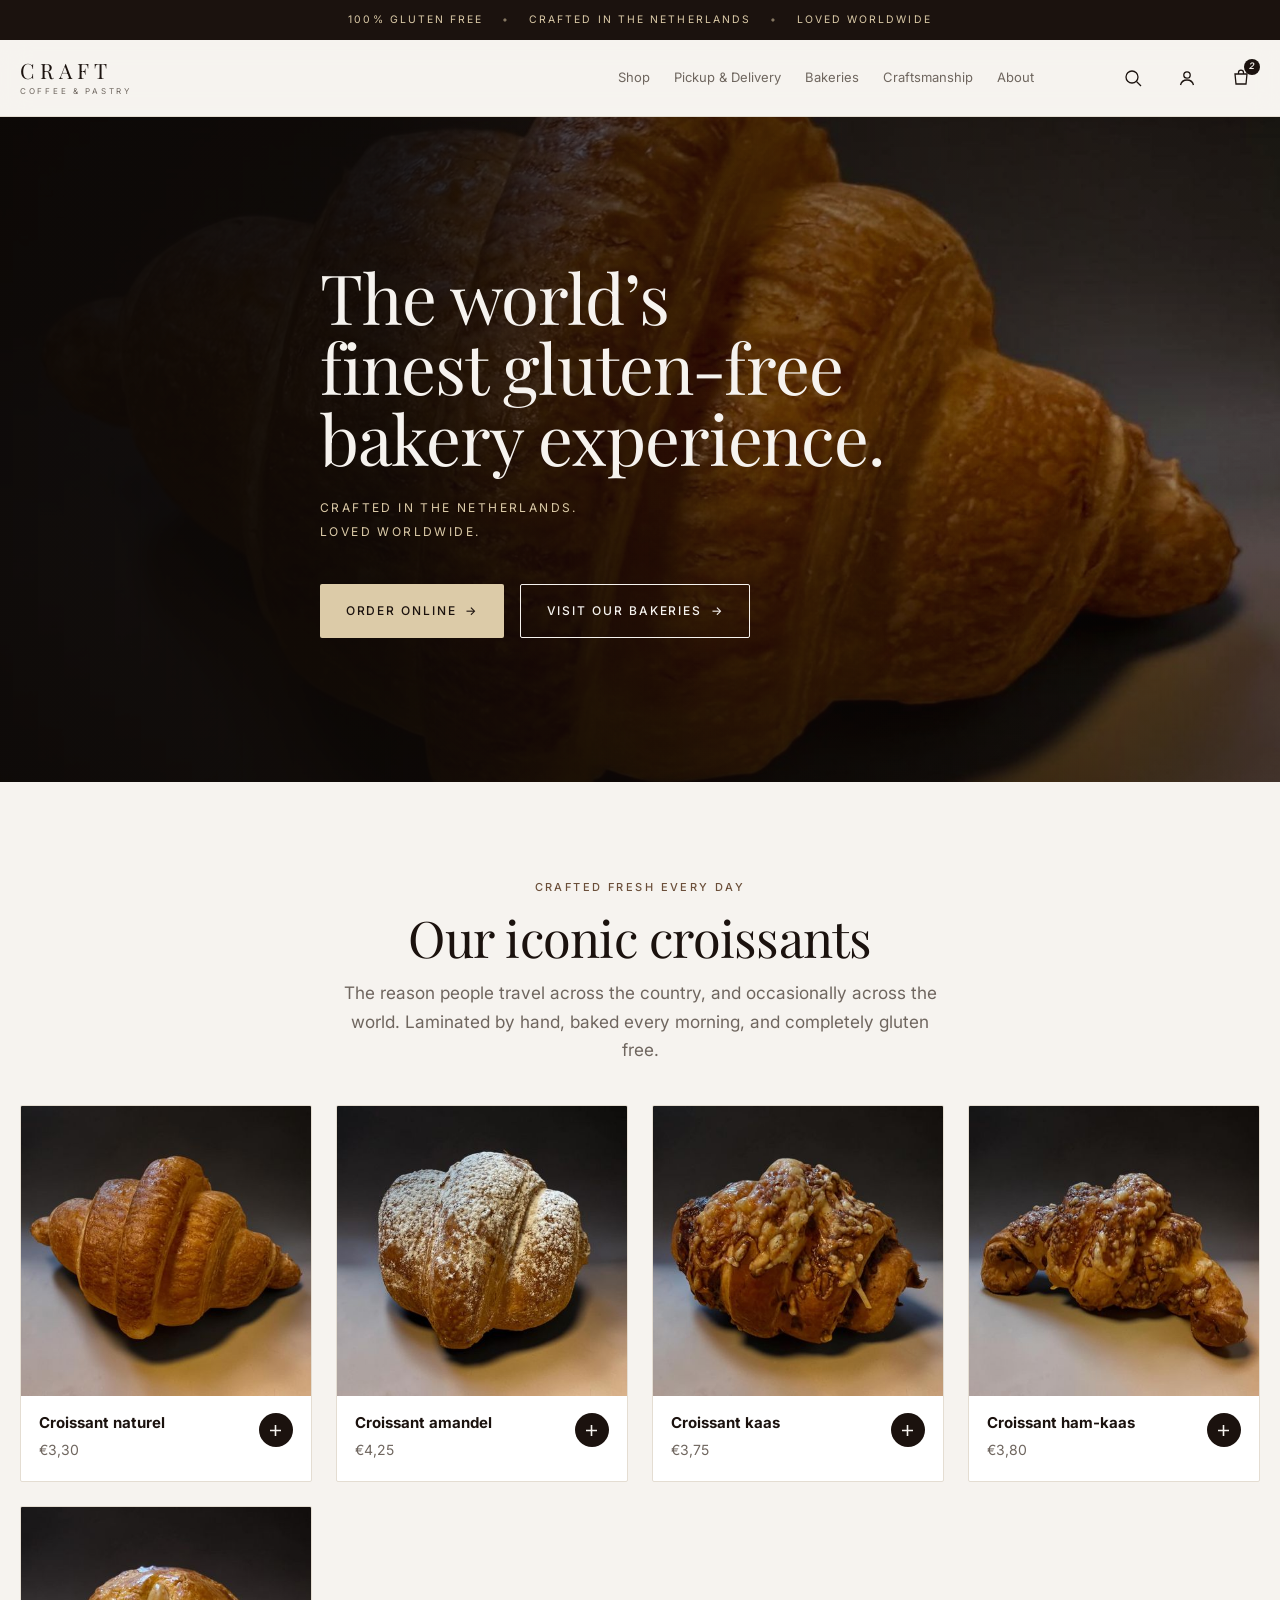
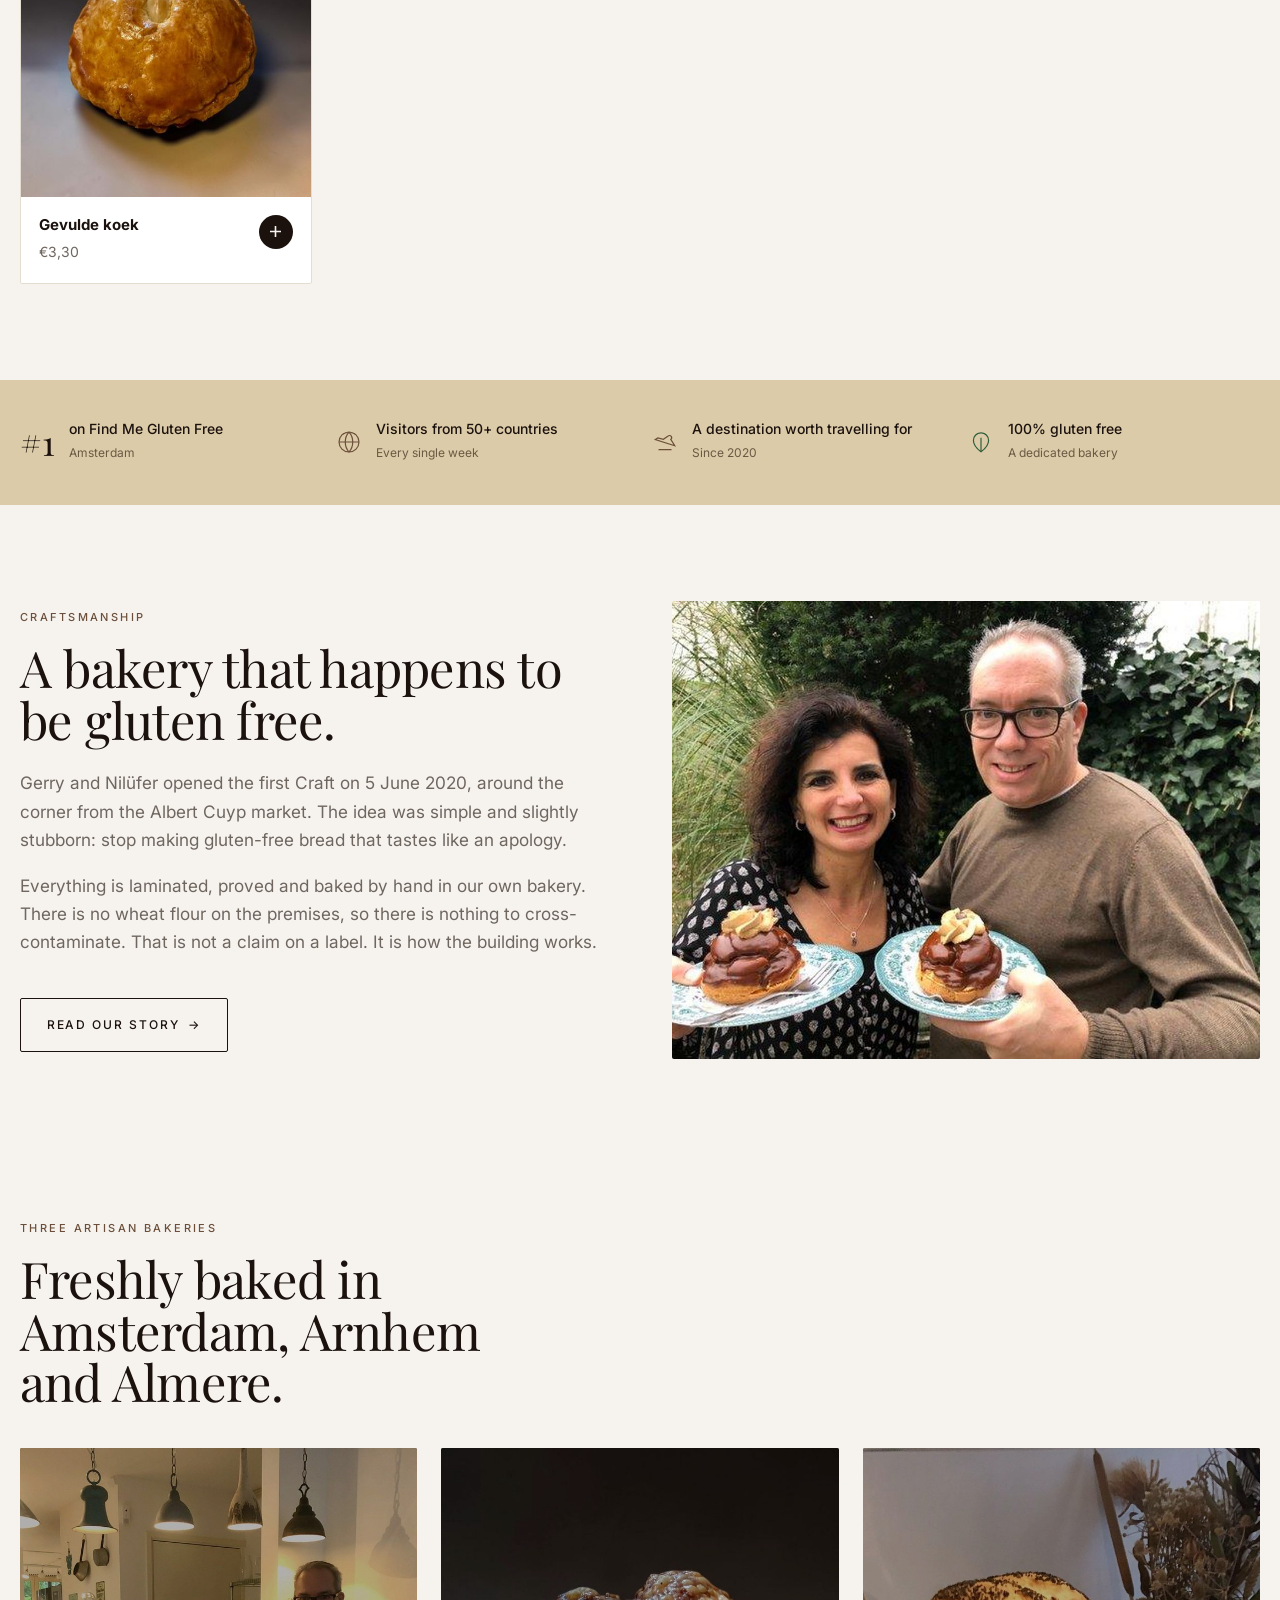
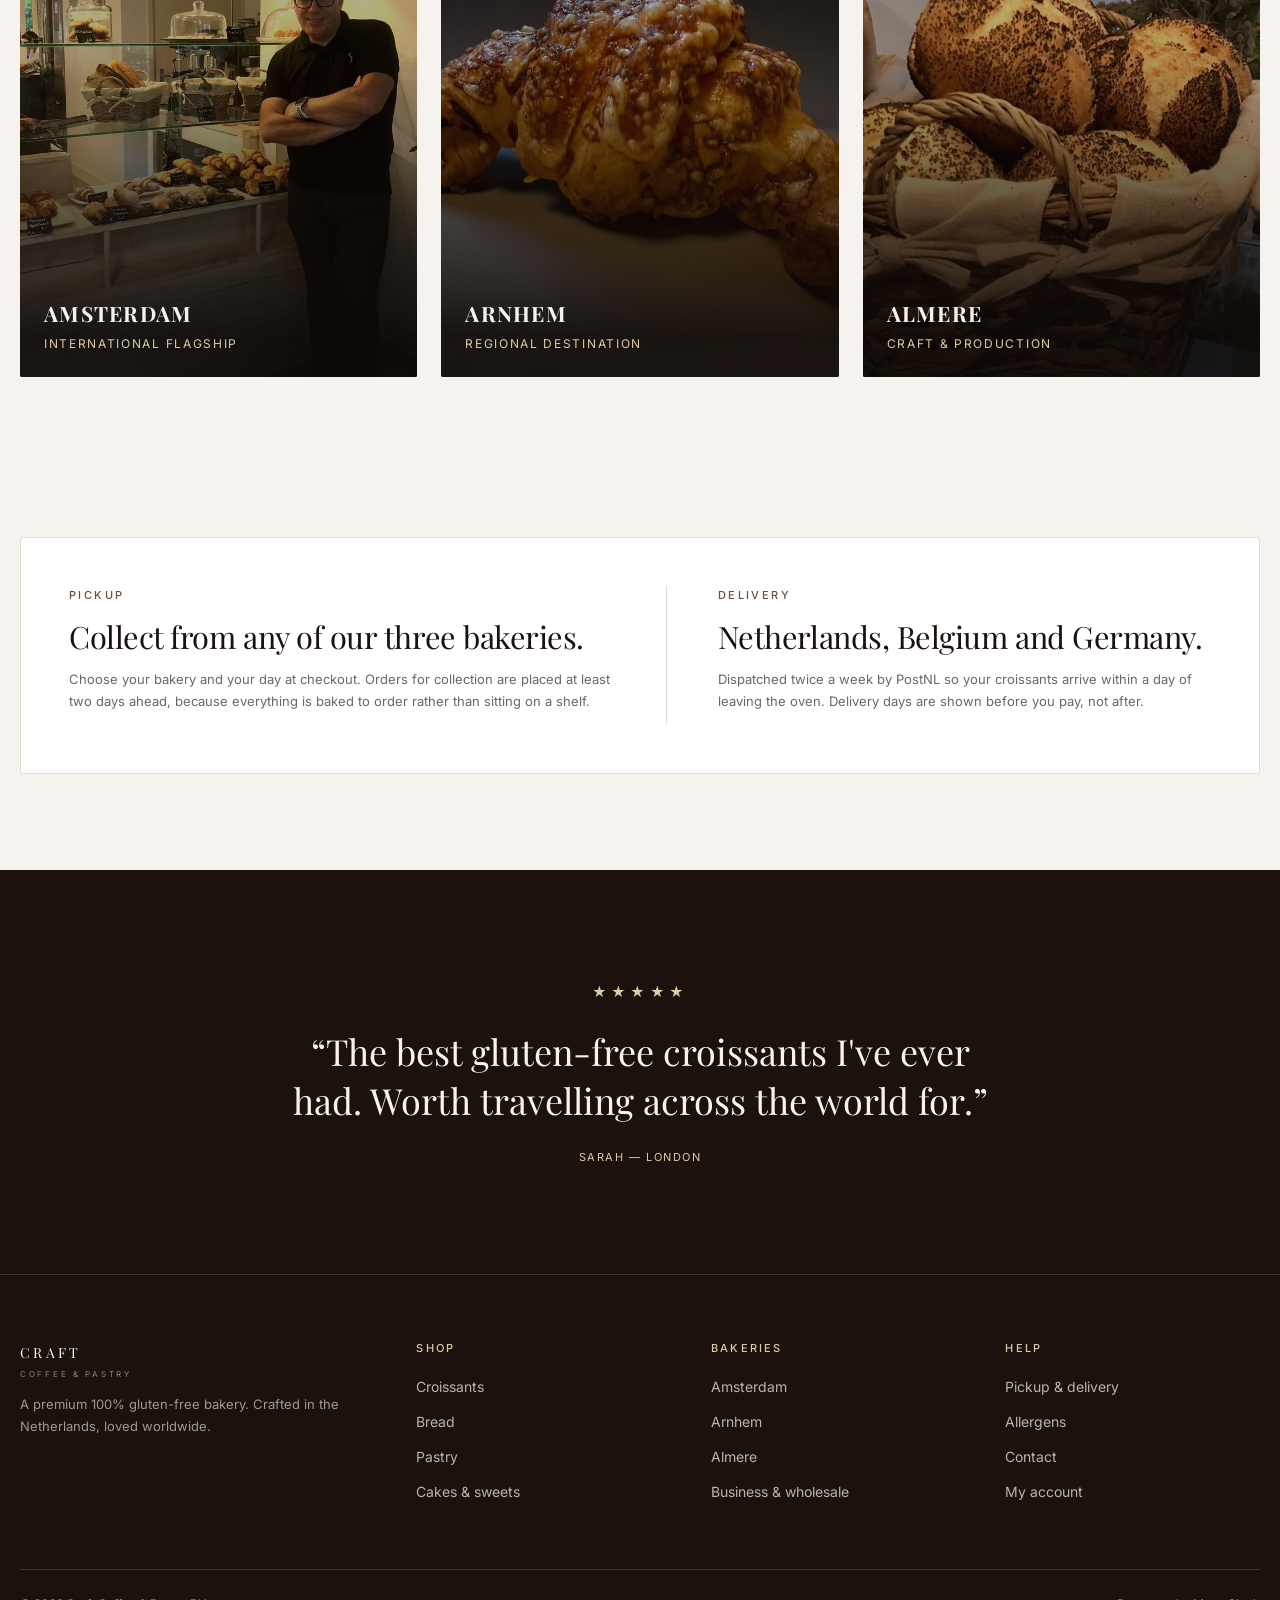
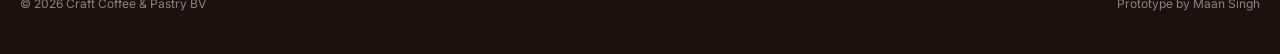
==== home.html @ bfdd9ec7 "Craft Coffee & Pastry: final round design prototype Homepage and product page, desktop and mobile, f" ====
<!doctype html>
<html lang="en">
<head>
<meta charset="utf-8">
<meta name="viewport" content="width=device-width,initial-scale=1">
<title>Craft Coffee &amp; Pastry | The world's finest gluten-free bakery experience</title>
<meta name="description" content="A premium 100% gluten-free bakery in Amsterdam, Almere and Arnhem. Croissants baked fresh every day. Order online for pickup or delivery.">
<link rel="preconnect" href="https://fonts.googleapis.com">
<link rel="preconnect" href="https://fonts.gstatic.com" crossorigin>
<link href="https://fonts.googleapis.com/css2?family=Playfair+Display:wght@400;500&family=Inter:wght@400;500;600&display=swap" rel="stylesheet">
<link rel="preload" as="image" href="img/hero.jpg" media="(min-width:761px)">
<link rel="preload" as="image" href="img/hero-sm.jpg" media="(max-width:760px)">
<link rel="stylesheet" href="craft.css">
</head>
<body>

<div class="announce">
  100% Gluten Free <span>&bull;</span> Crafted in the Netherlands <span class="hide-sm">&bull;</span><span class="hide-sm" style="opacity:1;margin:0"> Loved Worldwide</span>
</div>

<header class="header">
  <div class="shell header__in">
    <a class="logo" href="home.html">CRAFT<small>COFFEE &amp; PASTRY</small></a>
    <nav class="nav">
      <a href="product.html">Shop</a>
      <a href="#delivery">Pickup &amp; Delivery</a>
      <a href="#bakeries">Bakeries</a>
      <a href="#craft">Craftsmanship</a>
      <a href="#craft">About</a>
    </nav>
    <button class="burger" aria-label="Menu">
      <svg width="20" height="14" viewBox="0 0 20 14" fill="none" stroke="currentColor" stroke-width="1.4"><path d="M0 1h20M0 7h20M0 13h20"/></svg>
    </button>
    <div class="tools">
      <a class="tool" href="#" aria-label="Search"><svg width="18" height="18" viewBox="0 0 18 18" fill="none" stroke="currentColor" stroke-width="1.3"><circle cx="8" cy="8" r="6"/><path d="M12.5 12.5 17 17"/></svg></a>
      <a class="tool" href="#" aria-label="Account"><svg width="18" height="18" viewBox="0 0 18 18" fill="none" stroke="currentColor" stroke-width="1.3"><circle cx="9" cy="6" r="3.2"/><path d="M2.5 16c.9-3.4 3.4-5 6.5-5s5.6 1.6 6.5 5"/></svg></a>
      <a class="tool" href="#" aria-label="Cart, 2 items"><svg width="18" height="18" viewBox="0 0 18 18" fill="none" stroke="currentColor" stroke-width="1.3"><path d="M3 5h12l-1 10H4L3 5Z"/><path d="M6.5 5V3.6a2.5 2.5 0 0 1 5 0V5"/></svg><i class="cart-dot">2</i></a>
    </div>
  </div>
</header>

<!-- ===================== HERO ===================== -->
<section class="hero">
  <div class="hero__media">
    <picture>
      <source media="(max-width:760px)" srcset="img/hero-sm.jpg">
      <img src="img/hero.jpg" alt="A freshly baked Craft croissant, golden and layered" width="1800" height="1100" fetchpriority="high" decoding="async">
    </picture>
  </div>
  <div class="hero__scrim"></div>
  <div class="shell hero__in">
    <h1 class="display d1">The world&rsquo;s<br>finest gluten&#8209;free<br>bakery experience.</h1>
    <p class="hero__sub">Crafted in the Netherlands.<br>Loved worldwide.</p>
    <div class="hero__cta">
      <a class="btn btn--sand" href="product.html">Order online <span class="arw">&rarr;</span></a>
      <a class="btn btn--ghost" href="#bakeries" style="color:var(--paper)">Visit our bakeries <span class="arw">&rarr;</span></a>
    </div>
  </div>
</section>

<!-- ===================== ICONIC CROISSANTS ===================== -->
<section class="section shell" id="shop">
  <div class="center rv" style="margin-bottom:var(--s4)">
    <p class="eyebrow">Crafted fresh every day</p>
    <h2 class="display d2">Our iconic croissants</h2>
    <p class="lede" style="margin-top:var(--s2)">The reason people travel across the country, and occasionally across the world. Laminated by hand, baked every morning, and completely gluten free.</p>
  </div>

  <div class="rail">
    <a class="card rv" href="product.html">
      <div class="card__media"><img src="img/croissant-naturel-sm.jpg" alt="Croissant naturel" width="440" height="440" loading="lazy" decoding="async"></div>
      <div class="card__body">
        <div><h3 class="card__name">Croissant naturel</h3><p class="card__price">&euro;3,30</p></div>
        <span class="card__add" aria-hidden="true"><svg width="13" height="13" viewBox="0 0 13 13" fill="none" stroke="currentColor" stroke-width="1.6"><path d="M6.5 1v11M1 6.5h11"/></svg></span>
      </div>
    </a>
    <a class="card rv" href="product.html">
      <div class="card__media"><img src="img/croissant-suiker-sm.jpg" alt="Almond croissant" width="440" height="440" loading="lazy" decoding="async"></div>
      <div class="card__body">
        <div><h3 class="card__name">Croissant amandel</h3><p class="card__price">&euro;4,25</p></div>
        <span class="card__add" aria-hidden="true"><svg width="13" height="13" viewBox="0 0 13 13" fill="none" stroke="currentColor" stroke-width="1.6"><path d="M6.5 1v11M1 6.5h11"/></svg></span>
      </div>
    </a>
    <a class="card rv" href="product.html">
      <div class="card__media"><img src="img/croissant-kaas-sm.jpg" alt="Cheese croissant" width="440" height="440" loading="lazy" decoding="async"></div>
      <div class="card__body">
        <div><h3 class="card__name">Croissant kaas</h3><p class="card__price">&euro;3,75</p></div>
        <span class="card__add" aria-hidden="true"><svg width="13" height="13" viewBox="0 0 13 13" fill="none" stroke="currentColor" stroke-width="1.6"><path d="M6.5 1v11M1 6.5h11"/></svg></span>
      </div>
    </a>
    <a class="card rv" href="product.html">
      <div class="card__media"><img src="img/croissant-amandel-sm.jpg" alt="Croissant ham-kaas" width="440" height="440" loading="lazy" decoding="async"></div>
      <div class="card__body">
        <div><h3 class="card__name">Croissant ham-kaas</h3><p class="card__price">&euro;3,80</p></div>
        <span class="card__add" aria-hidden="true"><svg width="13" height="13" viewBox="0 0 13 13" fill="none" stroke="currentColor" stroke-width="1.6"><path d="M6.5 1v11M1 6.5h11"/></svg></span>
      </div>
    </a>
    <a class="card rv" href="product.html">
      <div class="card__media"><img src="img/gevulde-koek-sm.jpg" alt="Gevulde koek" width="440" height="440" loading="lazy" decoding="async"></div>
      <div class="card__body">
        <div><h3 class="card__name">Gevulde koek</h3><p class="card__price">&euro;3,30</p></div>
        <span class="card__add" aria-hidden="true"><svg width="13" height="13" viewBox="0 0 13 13" fill="none" stroke="currentColor" stroke-width="1.6"><path d="M6.5 1v11M1 6.5h11"/></svg></span>
      </div>
    </a>
  </div>
</section>

<!-- ===================== TRUST ===================== -->
<section class="trust">
  <div class="shell trust__in">
    <div class="trust__item"><span class="trust__num">#1</span><div><strong>on Find Me Gluten Free</strong><span>Amsterdam</span></div></div>
    <div class="trust__item">
      <svg width="26" height="26" viewBox="0 0 24 24" fill="none" stroke="#6B4F3A" stroke-width="1.1"><circle cx="12" cy="12" r="9.2"/><path d="M2.8 12h18.4M12 2.8c4.6 5 4.6 13.4 0 18.4-4.6-5-4.6-13.4 0-18.4"/></svg>
      <div><strong>Visitors from 50+ countries</strong><span>Every single week</span></div>
    </div>
    <div class="trust__item">
      <svg width="26" height="26" viewBox="0 0 24 24" fill="none" stroke="#6B4F3A" stroke-width="1.1"><path d="M21 15.5 3 9.8l2.4-1.6 5.1 1.3 4.4-3.1a2 2 0 0 1 2.4 3.2L21 15.5ZM6 19h12"/></svg>
      <div><strong>A destination worth travelling for</strong><span>Since 2020</span></div>
    </div>
    <div class="trust__item">
      <svg width="26" height="26" viewBox="0 0 24 24" fill="none" stroke="#2E5D3A" stroke-width="1.1"><path d="M12 21c-4-3-7-6.5-7-10.5A7 7 0 0 1 19 10.5C19 14.5 16 18 12 21Z"/><path d="M12 21V8"/></svg>
      <div><strong>100% gluten free</strong><span>A dedicated bakery</span></div>
    </div>
  </div>
</section>

<!-- ===================== CRAFTSMANSHIP ===================== -->
<section class="section" id="craft">
  <div class="shell" class="grid-2" style="display:grid;grid-template-columns:1fr 1fr;gap:clamp(2rem,5vw,4.5rem);align-items:center">
    <div class="rv">
      <p class="eyebrow">Craftsmanship</p>
      <h2 class="display d2">A bakery that happens to be gluten free.</h2>
      <p class="lede" style="margin-top:var(--s3)">Gerry and Nil&uuml;fer opened the first Craft on 5 June 2020, around the corner from the Albert Cuyp market. The idea was simple and slightly stubborn: stop making gluten-free bread that tastes like an apology.</p>
      <p class="lede" style="margin-top:var(--s2)">Everything is laminated, proved and baked by hand in our own bakery. There is no wheat flour on the premises, so there is nothing to cross-contaminate. That is not a claim on a label. It is how the building works.</p>
      <a class="btn btn--ghost" href="#" style="margin-top:var(--s3)">Read our story <span class="arw">&rarr;</span></a>
    </div>
    <div class="rv">
      <img src="img/founders.jpg" alt="Gerry and Nil&uuml;fer, founders of Craft Coffee &amp; Pastry" width="1000" height="750" loading="lazy" decoding="async" style="border-radius:var(--radius)">
    </div>
  </div>
</section>

<!-- ===================== BAKERIES ===================== -->
<section class="section section--tight shell" id="bakeries">
  <div class="rv" style="margin-bottom:var(--s4);max-width:34rem">
    <p class="eyebrow">Three artisan bakeries</p>
    <h2 class="display d2">Freshly baked in Amsterdam, Arnhem and Almere.</h2>
  </div>
  <div class="bakeries">
    <a class="bakery rv" href="#">
      <img src="img/bakery-amsterdam.jpg" alt="Inside the Craft bakery in Amsterdam" width="720" height="960" loading="lazy" decoding="async">
      <div class="bakery__grad"></div>
      <div class="bakery__txt"><h3>AMSTERDAM</h3><p>International flagship</p></div>
    </a>
    <a class="bakery rv" href="#">
      <img src="img/bakery-arnhem.jpg" alt="Craft pastry, Arnhem" width="720" height="960" loading="lazy" decoding="async">
      <div class="bakery__grad"></div>
      <div class="bakery__txt"><h3>ARNHEM</h3><p>Regional destination</p></div>
    </a>
    <a class="bakery rv" href="#">
      <img src="img/bakery-almere.jpg" alt="Craft bread, Almere" width="720" height="960" loading="lazy" decoding="async">
      <div class="bakery__grad"></div>
      <div class="bakery__txt"><h3>ALMERE</h3><p>Craft &amp; production</p></div>
    </a>
  </div>
</section>

<!-- ===================== PICKUP & DELIVERY ===================== -->
<section class="section shell" id="delivery">
  <div class="rv grid-2" style="border:1px solid var(--hair);border-radius:var(--radius);background:var(--white);padding:clamp(1.75rem,4vw,3rem);display:grid;grid-template-columns:1fr 1fr;gap:clamp(1.5rem,4vw,3.5rem)" class="grid-2">
    <div>
      <p class="eyebrow">Pickup</p>
      <h3 class="display d3">Collect from any of our three bakeries.</h3>
      <p class="small" style="margin-top:var(--s2);line-height:1.7">Choose your bakery and your day at checkout. Orders for collection are placed at least two days ahead, because everything is baked to order rather than sitting on a shelf.</p>
    </div>
    <div class="divider" style="border-left:1px solid var(--hair);padding-left:clamp(1.5rem,4vw,3.5rem)">
      <p class="eyebrow">Delivery</p>
      <h3 class="display d3">Netherlands, Belgium and Germany.</h3>
      <p class="small" style="margin-top:var(--s2);line-height:1.7">Dispatched twice a week by PostNL so your croissants arrive within a day of leaving the oven. Delivery days are shown before you pay, not after.</p>
    </div>
  </div>
</section>

<!-- ===================== QUOTE ===================== -->
<section class="quote section">
  <div class="shell center">
    <p class="stars" style="margin-bottom:var(--s3)">&#9733;&#9733;&#9733;&#9733;&#9733;</p>
    <blockquote>&ldquo;The best gluten-free croissants I've ever had. Worth travelling across the world for.&rdquo;</blockquote>
    <p class="small" style="color:var(--sand);margin-top:var(--s3);letter-spacing:.14em;text-transform:uppercase;font-size:.688rem">Sarah &mdash; London</p>
  </div>
</section>

<footer class="footer">
  <div class="shell">
    <div class="footer__grid">
      <div>
        <a class="logo" href="home.html" style="color:var(--paper)">CRAFT<small style="color:rgba(246,243,239,.5)">COFFEE &amp; PASTRY</small></a>
        <p class="small" style="color:rgba(246,243,239,.6);margin-top:var(--s2);max-width:20rem">A premium 100% gluten-free bakery. Crafted in the Netherlands, loved worldwide.</p>
      </div>
      <div><h4>Shop</h4><ul><li><a href="product.html">Croissants</a></li><li><a href="#">Bread</a></li><li><a href="#">Pastry</a></li><li><a href="#">Cakes &amp; sweets</a></li></ul></div>
      <div><h4>Bakeries</h4><ul><li><a href="#">Amsterdam</a></li><li><a href="#">Arnhem</a></li><li><a href="#">Almere</a></li><li><a href="#">Business &amp; wholesale</a></li></ul></div>
      <div><h4>Help</h4><ul><li><a href="#delivery">Pickup &amp; delivery</a></li><li><a href="#">Allergens</a></li><li><a href="#">Contact</a></li><li><a href="#">My account</a></li></ul></div>
    </div>
    <div class="footer__base">
      <span>&copy; 2026 Craft Coffee &amp; Pastry BV</span>
      <span>Prototype by Maan Singh</span>
    </div>
  </div>
</footer>

<script>
/* Reveal on scroll. One observer, no library. */
(function(){
  var els=document.querySelectorAll('.rv');
  if(!('IntersectionObserver' in window)){els.forEach(function(e){e.classList.add('is-in');});return;}
  var io=new IntersectionObserver(function(en){
    en.forEach(function(e){ if(e.isIntersecting){e.target.classList.add('is-in');io.unobserve(e.target);} });
  },{rootMargin:'0px 0px -8% 0px',threshold:.06});
  els.forEach(function(e){io.observe(e);});
})();
</script>
</body>
</html>
---- craft.css ----
/* ==========================================================================
   CRAFT COFFEE & PASTRY
   Prototype stylesheet. One file, no framework, no build step.
   Design tokens follow the supplied Craft direction.
   ========================================================================== */

:root{
  /* Palette, taken from the supplied design system */
  --espresso:#1B120E;
  --sand:#DCCBA8;
  --paper:#F6F3EF;
  --crust:#6B4F3A;
  --forest:#2E5D3A;

  --ink:#1B120E;
  --muted:#6F665F;
  --hair:#E4DDD2;
  --hair-dark:rgba(246,243,239,.16);
  --white:#FFFFFF;

  /* Type */
  --display:"Playfair Display",Georgia,"Times New Roman",serif;
  --text:"Inter",system-ui,-apple-system,"Segoe UI",Roboto,sans-serif;

  /* One spacing scale. Nothing is improvised. */
  --s1:.5rem; --s2:1rem; --s3:1.5rem; --s4:2.5rem;
  --s5:4rem; --s6:6rem; --s7:8.5rem;

  --measure:38rem;
  --shell:78rem;
  --radius:2px;
  --ease:cubic-bezier(.22,.61,.36,1);
}

*,*::before,*::after{box-sizing:border-box;}
html{-webkit-text-size-adjust:100%;scroll-behavior:smooth;}
body{
  margin:0;
  background:var(--paper);
  color:var(--ink);
  font-family:var(--text);
  font-size:1rem;
  line-height:1.65;
  -webkit-font-smoothing:antialiased;
  text-rendering:optimizeLegibility;
}
img{max-width:100%;height:auto;display:block;}
a{color:inherit;text-decoration:none;}
button{font:inherit;color:inherit;background:none;border:0;cursor:pointer;}
:where(a,button,input,select):focus-visible{outline:2px solid var(--crust);outline-offset:3px;}

/* ---------- type ---------- */
.display{
  font-family:var(--display);
  font-weight:400;
  line-height:1.02;
  letter-spacing:-.015em;
  margin:0;
}
.d1{font-size:clamp(2.5rem,5.4vw,4.35rem);text-wrap:balance;}
.d2{font-size:clamp(2rem,4vw,3.15rem);}
.d3{font-size:clamp(1.5rem,2.4vw,2rem);}

.eyebrow{
  font-size:.688rem;
  font-weight:500;
  letter-spacing:.22em;
  text-transform:uppercase;
  color:var(--crust);
  margin:0 0 var(--s2);
}
.eyebrow--light{color:var(--sand);}
.lede{font-size:1.075rem;color:var(--muted);max-width:var(--measure);}
.small{font-size:.813rem;color:var(--muted);}

/* ---------- layout ---------- */
.shell{width:min(100% - 2.5rem,var(--shell));margin-inline:auto;}
.section{padding-block:var(--s6);}
.section--tight{padding-block:var(--s5);}
.center{text-align:center;}
.center .lede{margin-inline:auto;}
.stack>*+*{margin-top:var(--s2);}

/* ---------- buttons ---------- */
.btn{
  display:inline-flex;align-items:center;justify-content:center;gap:.55rem;white-space:nowrap;
  padding:1rem 1.6rem;
  font-size:.75rem;font-weight:500;letter-spacing:.16em;text-transform:uppercase;
  border-radius:var(--radius);
  transition:transform .25s var(--ease),background-color .25s var(--ease),color .25s var(--ease);
}
.btn:hover{transform:translateY(-1px);}
.btn--primary{background:var(--espresso);color:var(--paper);}
.btn--primary:hover{background:#2B1E17;}
.btn--sand{background:var(--sand);color:var(--espresso);}
.btn--sand:hover{background:#E7D9BC;}
.btn--ghost{border:1px solid currentColor;}
.btn--ghost:hover{background:var(--espresso);color:var(--paper);border-color:var(--espresso);}
.btn--block{width:100%;justify-content:center;}
.btn .arw{transition:transform .25s var(--ease);}
.btn:hover .arw{transform:translateX(3px);}

/* ---------- announcement + header ---------- */
.announce{
  background:var(--espresso);color:var(--sand);
  font-size:.65rem;letter-spacing:.2em;text-transform:uppercase;
  text-align:center;padding:.7rem 1rem;
}
.announce span{opacity:.55;margin-inline:.85rem;}

.header{
  position:sticky;top:0;z-index:60;
  background:rgba(246,243,239,.92);
  backdrop-filter:saturate(1.4) blur(14px);
  border-bottom:1px solid var(--hair);
}
.header__in{display:flex;align-items:center;gap:var(--s4);height:76px;}
.logo{font-family:var(--display);font-size:1.32rem;letter-spacing:.24em;line-height:1;}
.logo small{
  display:block;font-family:var(--text);font-size:.5rem;letter-spacing:.34em;
  color:var(--muted);margin-top:.32rem;
}
.nav{display:flex;gap:var(--s3);margin-left:auto;}
.nav a{font-size:.813rem;color:var(--muted);position:relative;padding-block:.35rem;}
.nav a::after{
  content:"";position:absolute;left:0;right:0;bottom:0;height:1px;
  background:var(--espresso);transform:scaleX(0);transform-origin:left;
  transition:transform .3s var(--ease);
}
.nav a:hover{color:var(--ink);}
.nav a:hover::after{transform:scaleX(1);}
.tools{display:flex;gap:var(--s2);align-items:center;margin-left:var(--s4);}
.tool{width:38px;height:38px;display:grid;place-items:center;border-radius:50%;transition:background .2s;}
.tool:hover{background:rgba(27,18,14,.06);}
.cart-dot{
  position:absolute;transform:translate(11px,-11px);
  background:var(--espresso);color:var(--paper);
  font-size:.563rem;font-weight:600;min-width:16px;height:16px;
  border-radius:9px;display:grid;place-items:center;padding-inline:4px;
}
.burger{display:none;}

/* ---------- hero ---------- */
.hero{position:relative;background:var(--espresso);color:var(--paper);overflow:hidden;}
.hero__media{position:absolute;inset:0;}
.hero__media img{width:100%;height:100%;object-fit:cover;object-position:72% 50%;opacity:.95;}
.hero__scrim{
  position:absolute;inset:0;
  background:
    linear-gradient(90deg,rgba(12,8,6,.96) 0%,rgba(12,8,6,.9) 30%,rgba(12,8,6,.42) 58%,rgba(12,8,6,.05) 88%),
    linear-gradient(to top,rgba(12,8,6,.55),transparent 55%);
}
.hero__in{position:relative;padding-block:clamp(5rem,12vw,9rem);max-width:40rem;}
.hero .d1{color:var(--paper);text-wrap:initial;}
.hero__sub{
  margin:var(--s3) 0 var(--s4);
  font-size:.75rem;letter-spacing:.2em;text-transform:uppercase;color:var(--sand);
  line-height:2;
}
.hero__cta{display:flex;gap:var(--s2);flex-wrap:wrap;}

/* ---------- product rail ---------- */
.rail{display:grid;grid-template-columns:repeat(auto-fit,minmax(230px,1fr));gap:var(--s3);}
.card{background:var(--white);border:1px solid var(--hair);border-radius:var(--radius);overflow:hidden;
  transition:transform .35s var(--ease),box-shadow .35s var(--ease);}
.card:hover{transform:translateY(-4px);box-shadow:0 18px 40px -24px rgba(27,18,14,.5);}
.card__media{position:relative;aspect-ratio:1;background:var(--espresso);overflow:hidden;}
.card__media img{width:100%;height:100%;object-fit:cover;transition:transform .7s var(--ease);}
.card:hover .card__media img{transform:scale(1.045);}
.card__body{padding:1.1rem 1.15rem 1.25rem;display:flex;align-items:flex-start;gap:.75rem;}
.card__name{font-size:.938rem;line-height:1.35;margin:0 0 .3rem;}
.card__price{font-size:.875rem;color:var(--muted);margin:0;}
.card__add{
  margin-left:auto;flex:none;width:34px;height:34px;border-radius:50%;
  background:var(--espresso);color:var(--paper);display:grid;place-items:center;
  transition:transform .2s var(--ease);
}
.card__add:hover{transform:scale(1.08);}

/* ---------- trust strip ---------- */
.trust{background:var(--sand);}
.trust__in{display:grid;grid-template-columns:repeat(auto-fit,minmax(210px,1fr));
  gap:var(--s4) var(--s3);padding-block:var(--s4);align-items:center;}
.trust__item{display:flex;gap:.9rem;align-items:center;justify-content:flex-start;text-align:left;}
.trust__item strong{display:block;font-size:.875rem;font-weight:500;line-height:1.3;}
.trust__item span{font-size:.75rem;color:#6a5a44;}
.trust__item span.trust__num{font-family:var(--display);font-size:2.15rem;line-height:1;color:var(--espresso);flex:none;}

/* ---------- bakeries ---------- */
.bakeries{display:grid;grid-template-columns:repeat(auto-fit,minmax(260px,1fr));gap:var(--s3);}
.bakery{position:relative;aspect-ratio:3/4;overflow:hidden;background:var(--espresso);border-radius:var(--radius);}
.bakery img{width:100%;height:100%;object-fit:cover;opacity:.8;transition:transform .8s var(--ease),opacity .4s;}
.bakery:hover img{transform:scale(1.05);opacity:.95;}
.bakery__grad{position:absolute;inset:0;background:linear-gradient(to top,rgba(12,8,6,.9) 8%,transparent 62%);}
.bakery__txt{position:absolute;left:0;right:0;bottom:0;padding:var(--s3);color:var(--paper);}
.bakery__txt h3{font-family:var(--display);font-size:1.32rem;margin:0 0 .15rem;letter-spacing:.06em;}
.bakery__txt p{margin:0;font-size:.75rem;letter-spacing:.14em;text-transform:uppercase;color:var(--sand);}

/* ---------- quote ---------- */
.quote{background:var(--espresso);color:var(--paper);}
.quote blockquote{
  font-family:var(--display);font-size:clamp(1.5rem,3vw,2.25rem);line-height:1.35;
  margin:0 auto;max-width:44rem;text-align:center;
}
.stars{color:var(--sand);letter-spacing:.3em;font-size:.875rem;}

/* ---------- footer ---------- */
.footer{background:var(--espresso);color:var(--paper);padding-block:var(--s5) var(--s4);border-top:1px solid var(--hair-dark);}
.footer__grid{display:grid;grid-template-columns:1.4fr repeat(3,1fr);gap:var(--s4);}
.footer h4{font-size:.688rem;letter-spacing:.2em;text-transform:uppercase;color:var(--sand);margin:0 0 var(--s2);font-weight:500;}
.footer ul{list-style:none;margin:0;padding:0;display:grid;gap:.55rem;}
.footer a{font-size:.875rem;color:rgba(246,243,239,.72);}
.footer a:hover{color:var(--paper);}
.footer__base{margin-top:var(--s5);padding-top:var(--s3);border-top:1px solid var(--hair-dark);
  display:flex;justify-content:space-between;gap:var(--s2);flex-wrap:wrap;font-size:.75rem;color:rgba(246,243,239,.5);}

/* ==========================================================================
   PRODUCT PAGE
   ========================================================================== */
.crumbs{font-size:.75rem;color:var(--muted);padding-block:var(--s3) 0;}
.crumbs a:hover{color:var(--ink);}

.pdp{display:grid;grid-template-columns:1.15fr .85fr;gap:clamp(2rem,5vw,4.5rem);align-items:start;
  padding-block:var(--s4) var(--s6);}
.gallery{position:sticky;top:104px;}
.gallery__main{aspect-ratio:1;background:var(--espresso);border-radius:var(--radius);overflow:hidden;}
.gallery__main img{width:100%;height:100%;object-fit:cover;}
.thumbs{display:flex;gap:.6rem;margin-top:.6rem;}
.thumb{width:74px;aspect-ratio:1;border-radius:var(--radius);overflow:hidden;background:var(--espresso);
  border:1px solid transparent;opacity:.55;transition:opacity .25s,border-color .25s;}
.thumb.is-on,.thumb:hover{opacity:1;border-color:var(--crust);}
.thumb img{width:100%;height:100%;object-fit:cover;}

.pdp__title{margin:.4rem 0 .5rem;}
.pdp__price{font-size:1.5rem;font-family:var(--display);margin:0 0 var(--s2);}
.pdp__desc{max-width:32rem;color:var(--muted);margin:0 0 var(--s3);}

/* free-from row: positive, not a medical warning */
.freefrom{display:flex;flex-wrap:wrap;gap:.45rem;margin:0 0 var(--s2);padding:0;list-style:none;}
.freefrom li{
  display:inline-flex;align-items:center;gap:.4rem;
  border:1px solid var(--hair);border-radius:100px;
  padding:.36rem .8rem;font-size:.75rem;color:var(--forest);background:var(--white);
}
.contains{font-size:.813rem;color:var(--muted);margin:0 0 var(--s3);}
.contains b{color:var(--ink);font-weight:500;}

/* fulfilment chooser, the main improvement */
.fulfil{border:1px solid var(--hair);border-radius:var(--radius);background:var(--white);margin-bottom:var(--s3);}
.fulfil__tabs{display:grid;grid-template-columns:1fr 1fr;}
.fulfil__tab{
  padding:.95rem 1rem;font-size:.813rem;letter-spacing:.04em;
  border-bottom:1px solid var(--hair);color:var(--muted);
  display:flex;align-items:center;justify-content:center;gap:.5rem;
  transition:background .2s,color .2s;
}
.fulfil__tab[aria-selected="true"]{background:var(--espresso);color:var(--paper);border-bottom-color:var(--espresso);}
.fulfil__panel{padding:1.1rem 1.15rem;display:none;}
.fulfil__panel.is-on{display:block;}
.fulfil__row{display:flex;gap:.7rem;align-items:flex-start;font-size:.875rem;}
.fulfil__row+.fulfil__row{margin-top:.85rem;padding-top:.85rem;border-top:1px solid var(--hair);}
.fulfil__row>div>span{color:var(--muted);font-size:.813rem;display:block;margin-top:.2rem;}
span.pill{display:inline-block;background:var(--sand);color:#5C4527;font-size:.688rem;
  letter-spacing:.1em;text-transform:uppercase;padding:.2rem .55rem;border-radius:100px;margin-left:.4rem;}
select.loc{
  font:inherit;font-size:.875rem;border:1px solid var(--hair);border-radius:var(--radius);
  padding:.5rem .7rem;margin-top:.4rem;background:var(--paper);width:100%;max-width:17rem;
}

/* quantity + add */
.buy{display:flex;gap:.7rem;align-items:stretch;margin-bottom:.7rem;}
.qty{display:flex;align-items:center;border:1px solid var(--hair);border-radius:var(--radius);background:var(--white);}
.qty button{width:44px;height:100%;font-size:1.1rem;color:var(--muted);}
.qty button:hover:not(:disabled){color:var(--ink);}
.qty button:disabled{opacity:.3;cursor:not-allowed;}
.qty output{width:40px;text-align:center;font-size:.938rem;}
.buy .btn{flex:1;padding-inline:1.1rem;font-size:.719rem;letter-spacing:.12em;}
.maxnote{font-size:.75rem;color:var(--muted);margin:0 0 var(--s3);}

.accordion{border-top:1px solid var(--hair);}
.accordion details{border-bottom:1px solid var(--hair);}
.accordion summary{
  padding:1.05rem 0;font-size:.875rem;cursor:pointer;list-style:none;
  display:flex;justify-content:space-between;align-items:center;gap:1rem;
}
.accordion summary::-webkit-details-marker{display:none;}
.accordion summary::after{content:"+";color:var(--muted);font-size:1.1rem;}
.accordion details[open] summary::after{content:"\2212";}
.accordion .acc__body{padding-bottom:1.1rem;font-size:.875rem;color:var(--muted);max-width:32rem;}

/* sticky mobile buy bar */
.buybar{
  position:fixed;left:0;right:0;bottom:0;z-index:70;
  background:rgba(246,243,239,.96);backdrop-filter:blur(14px);
  border-top:1px solid var(--hair);padding:.7rem 1.25rem calc(.7rem + env(safe-area-inset-bottom));
  display:none;gap:.8rem;align-items:center;
  transform:translateY(110%);transition:transform .35s var(--ease);
}
.buybar.is-on{transform:none;}
.buybar__p{flex:1;min-width:0;}
.buybar__p strong{display:block;font-size:.813rem;font-weight:500;white-space:nowrap;overflow:hidden;text-overflow:ellipsis;}
.buybar__p span{font-size:.75rem;color:var(--muted);}

/* reveal */
.rv{opacity:0;transform:translateY(14px);transition:opacity .7s var(--ease),transform .7s var(--ease);}
.rv.is-in{opacity:1;transform:none;}

/* ---------- responsive ---------- */
@media (max-width:900px){
  .pdp{grid-template-columns:1fr;gap:var(--s4);padding-bottom:var(--s5);}
  .gallery{position:static;}
  .footer__grid{grid-template-columns:1fr 1fr;gap:var(--s3);}
}
@media (max-width:900px){
  .grid-2{grid-template-columns:1fr !important;}
  .grid-2 .divider{border-left:0 !important;padding-left:0 !important;border-top:1px solid var(--hair);padding-top:var(--s3) !important;}
}
@media (max-width:760px){
  :root{--s6:4.5rem;--s5:3rem;}
  .announce{font-size:.563rem;letter-spacing:.14em;padding:.6rem .75rem;}
  .announce span{margin-inline:.5rem;}
  .announce .hide-sm{display:none;}
  .nav{display:none;}
  .burger{display:grid;place-items:center;width:38px;height:38px;margin-left:auto;}
  .tools{margin-left:.4rem;}
  .header__in{height:64px;gap:var(--s2);}
  .logo{font-size:1.05rem;}
  .hero__in{max-width:none;padding-block:5.5rem 4rem;}
  .hero__scrim{background:linear-gradient(to top,rgba(12,8,6,.95) 12%,rgba(12,8,6,.55) 55%,rgba(12,8,6,.35));}
  .hero__cta .btn{flex:1;justify-content:center;}
  .rail{grid-template-columns:repeat(2,1fr);gap:.85rem;}
  .card__body{padding:.85rem .85rem 1rem;}
  .card__name{font-size:.875rem;}
  .trust__in{grid-template-columns:1fr 1fr;gap:var(--s3) var(--s2);}
  .buybar{display:flex;}
  .thumbs{overflow-x:auto;padding-bottom:.2rem;}
  .footer__grid{grid-template-columns:1fr;}
}
@media (prefers-reduced-motion:reduce){
  *,*::before,*::after{animation-duration:.01ms!important;transition-duration:.01ms!important;scroll-behavior:auto!important;}
  .rv{opacity:1;transform:none;}
}
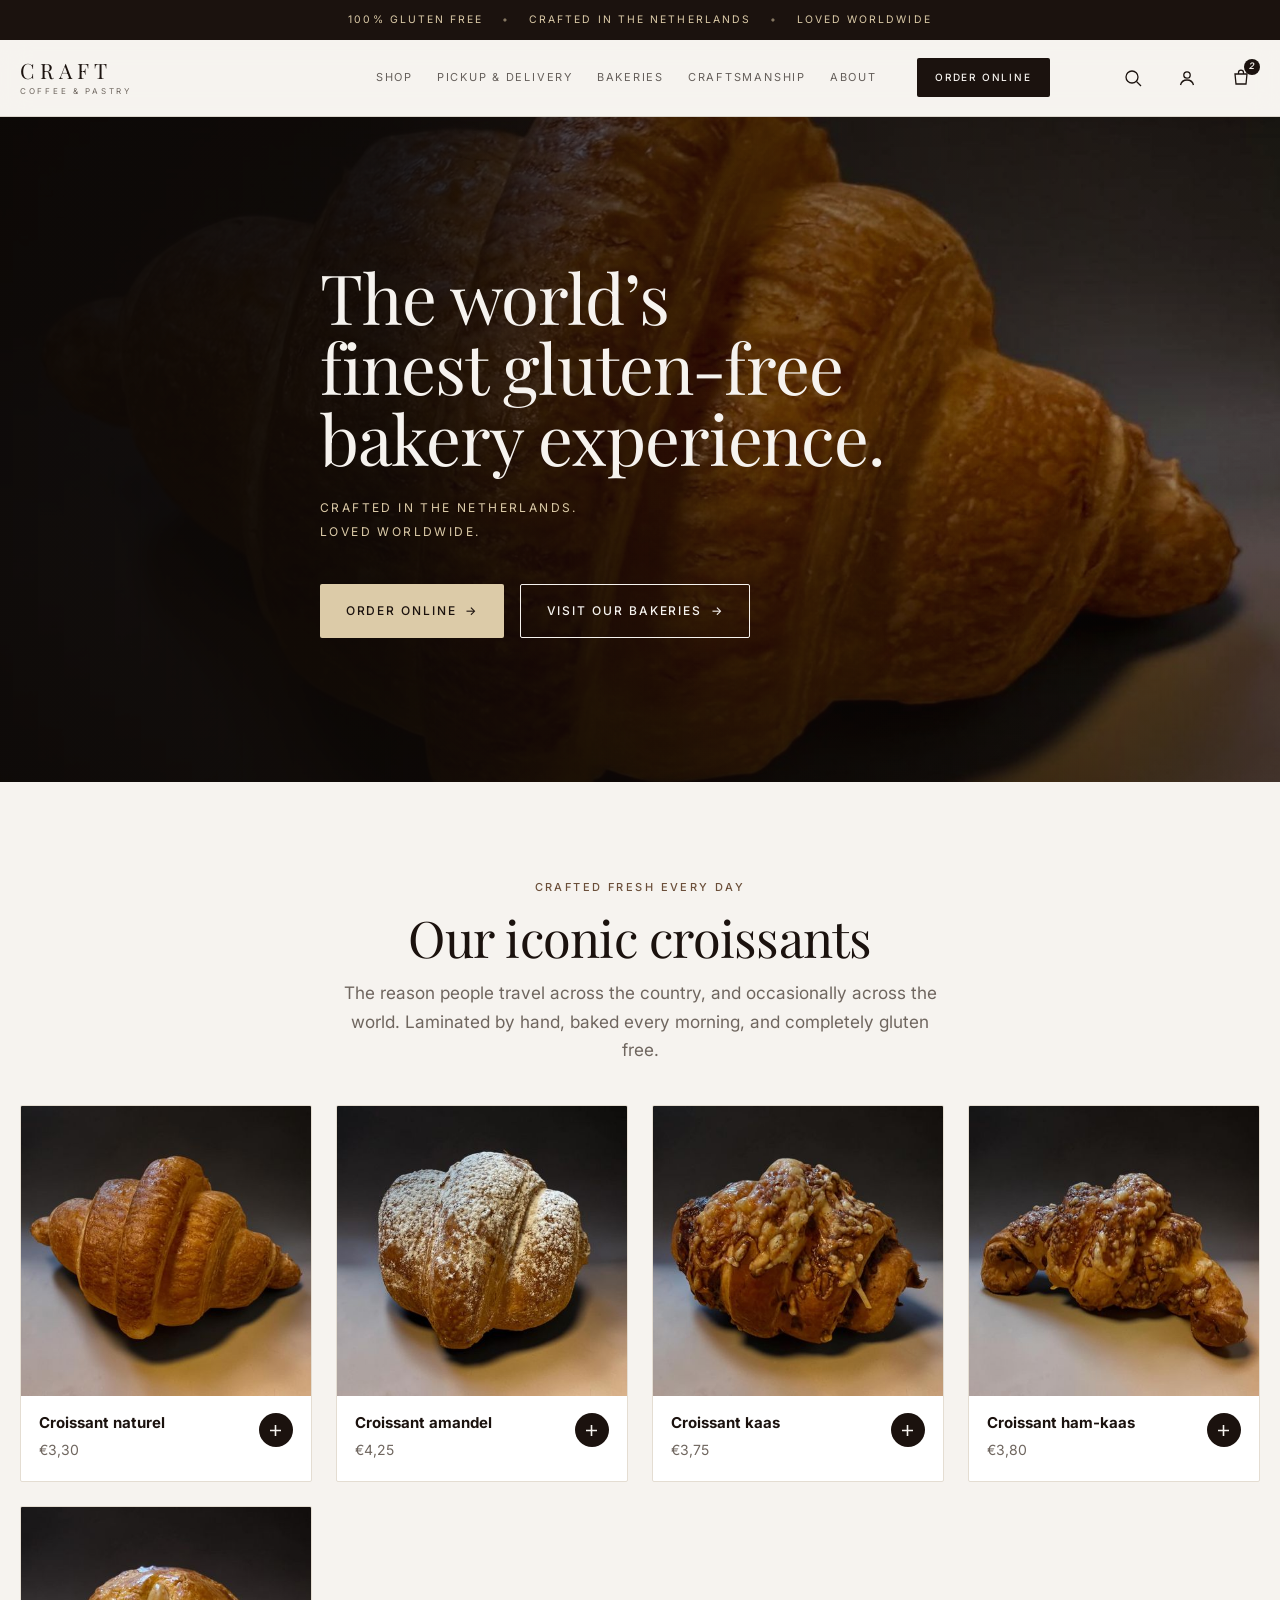
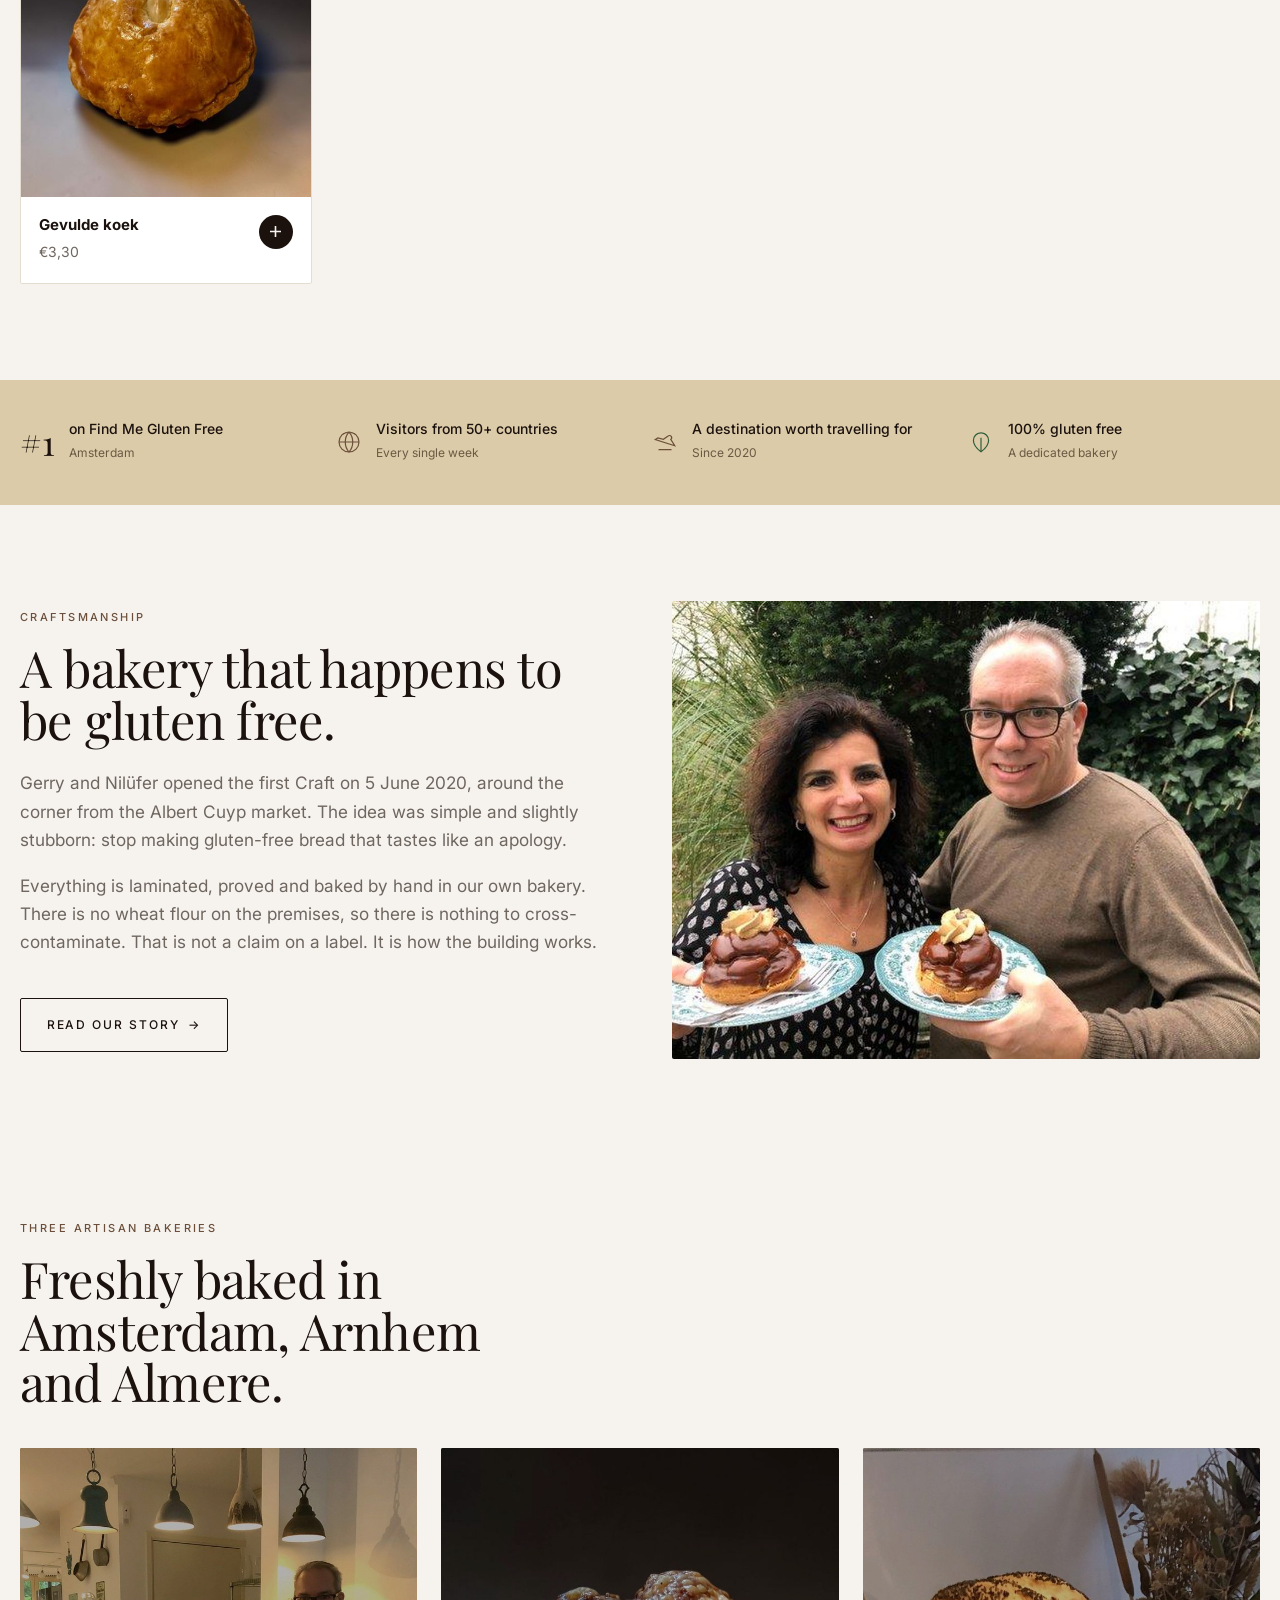
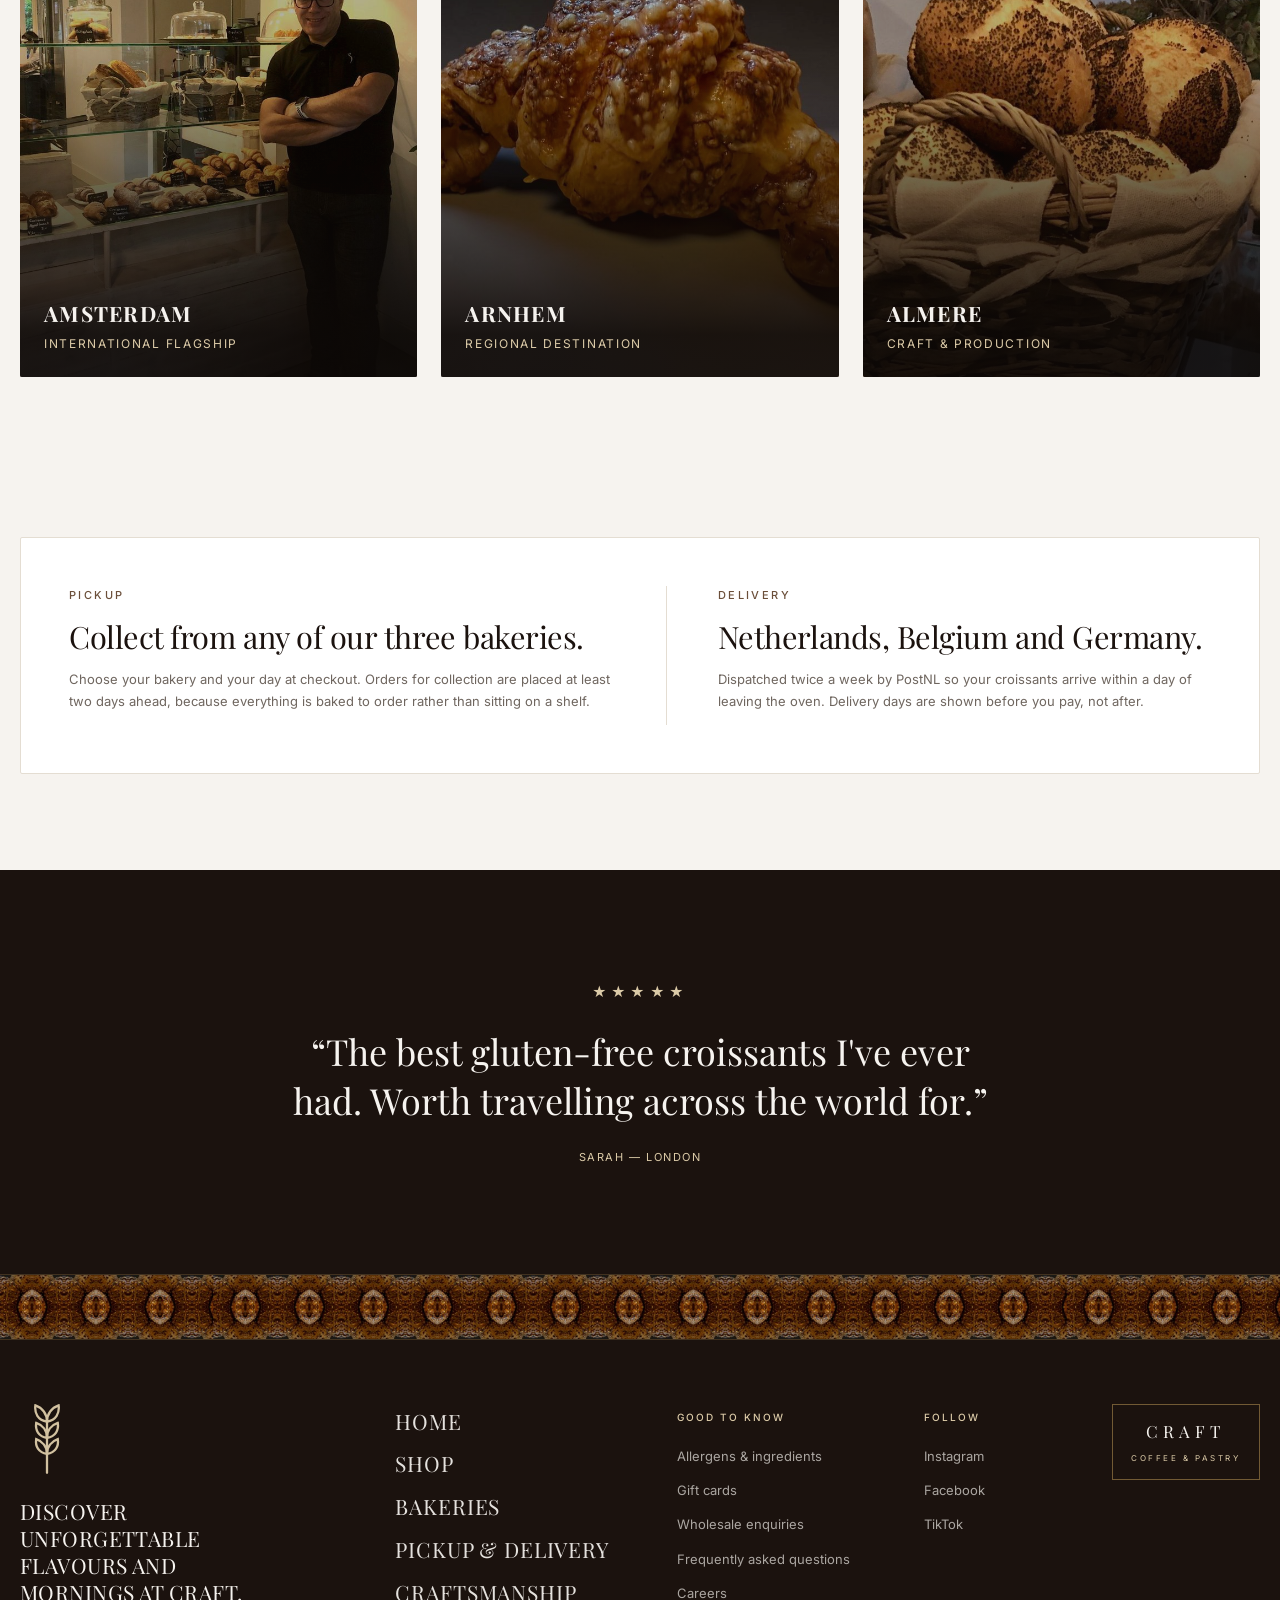
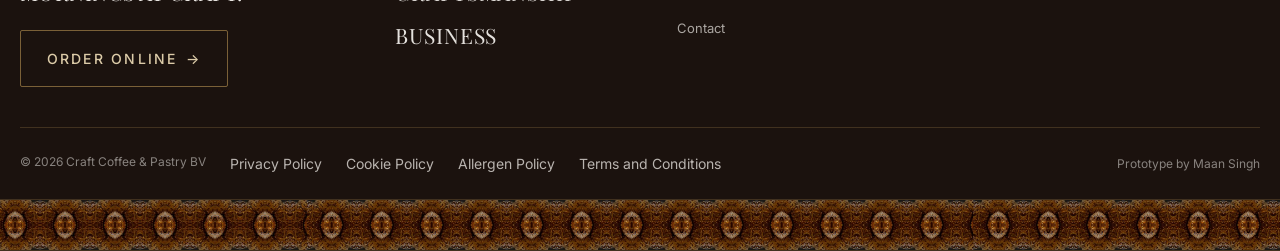
==== commit 975e4a5d: "Richer header and footer, plus an ornamental band The footer was too plain for a premium bakery. It " ====
--- a/home.html
+++ b/home.html
@@ -31,6 +31,7 @@
     <button class="burger" aria-label="Menu">
       <svg width="20" height="14" viewBox="0 0 20 14" fill="none" stroke="currentColor" stroke-width="1.4"><path d="M0 1h20M0 7h20M0 13h20"/></svg>
     </button>
+    <a class="btn btn--primary header__cta" href="product.html">Order online</a>
     <div class="tools">
       <a class="tool" href="#" aria-label="Search"><svg width="18" height="18" viewBox="0 0 18 18" fill="none" stroke="currentColor" stroke-width="1.3"><circle cx="8" cy="8" r="6"/><path d="M12.5 12.5 17 17"/></svg></a>
       <a class="tool" href="#" aria-label="Account"><svg width="18" height="18" viewBox="0 0 18 18" fill="none" stroke="currentColor" stroke-width="1.3"><circle cx="9" cy="6" r="3.2"/><path d="M2.5 16c.9-3.4 3.4-5 6.5-5s5.6 1.6 6.5 5"/></svg></a>
@@ -190,23 +191,76 @@
   </div>
 </section>
 
+<div class="band" role="presentation"></div>
+
 <footer class="footer">
   <div class="shell">
-    <div class="footer__grid">
+    <div class="footer__top">
+
       <div>
-        <a class="logo" href="home.html" style="color:var(--paper)">CRAFT<small style="color:rgba(246,243,239,.5)">COFFEE &amp; PASTRY</small></a>
-        <p class="small" style="color:rgba(246,243,239,.6);margin-top:var(--s2);max-width:20rem">A premium 100% gluten-free bakery. Crafted in the Netherlands, loved worldwide.</p>
-      </div>
-      <div><h4>Shop</h4><ul><li><a href="product.html">Croissants</a></li><li><a href="#">Bread</a></li><li><a href="#">Pastry</a></li><li><a href="#">Cakes &amp; sweets</a></li></ul></div>
-      <div><h4>Bakeries</h4><ul><li><a href="#">Amsterdam</a></li><li><a href="#">Arnhem</a></li><li><a href="#">Almere</a></li><li><a href="#">Business &amp; wholesale</a></li></ul></div>
-      <div><h4>Help</h4><ul><li><a href="#delivery">Pickup &amp; delivery</a></li><li><a href="#">Allergens</a></li><li><a href="#">Contact</a></li><li><a href="#">My account</a></li></ul></div>
-    </div>
+        <svg class="footer__mark" viewBox="0 0 40 52" fill="none" stroke="#DCCBA8" stroke-width="1.7" stroke-linecap="round" aria-hidden="true">
+      <path d="M20 51V13"/>
+      <path d="M20 13c0-5.6 3.4-10.2 8.6-12C29.4 6.6 26.8 12 20 13Z"/>
+      <path d="M20 13c0-5.6-3.4-10.2-8.6-12C10.6 6.6 13.2 12 20 13Z"/>
+      <path d="M20 25c0-5.2 3.2-9.4 8-11 .8 5.2-1.6 10.2-8 11Z"/>
+      <path d="M20 25c0-5.2-3.2-9.4-8-11-.8 5.2 1.6 10.2 8 11Z"/>
+      <path d="M20 37c0-5.2 3.2-9.4 8-11 .8 5.2-1.6 10.2-8 11Z"/>
+      <path d="M20 37c0-5.2-3.2-9.4-8-11-.8 5.2 1.6 10.2 8 11Z"/>
+    </svg>
+        <p class="footer__tag">Discover unforgettable flavours and mornings at Craft.</p>
+        <a class="btn btn--ghost" href="product.html" style="color:var(--sand);border-color:rgba(201,161,90,.55)">Order online <span class="arw">&rarr;</span></a>
+      </div>
+
+      <ul class="footer__big">
+        <li><a href="home.html">Home</a></li>
+        <li><a href="product.html">Shop</a></li>
+        <li><a href="home.html#bakeries">Bakeries</a></li>
+        <li><a href="home.html#delivery">Pickup &amp; Delivery</a></li>
+        <li><a href="home.html#craft">Craftsmanship</a></li>
+        <li><a href="#">Business</a></li>
+      </ul>
+
+      <div class="footer__links">
+        <h4>Good to know</h4>
+        <ul>
+          <li><a href="#">Allergens &amp; ingredients</a></li>
+          <li><a href="#">Gift cards</a></li>
+          <li><a href="#">Wholesale enquiries</a></li>
+          <li><a href="#">Frequently asked questions</a></li>
+          <li><a href="#">Careers</a></li>
+          <li><a href="#">Contact</a></li>
+        </ul>
+      </div>
+
+      <div class="footer__links">
+        <h4>Follow</h4>
+        <ul>
+          <li><a href="#">Instagram</a></li>
+          <li><a href="#">Facebook</a></li>
+          <li><a href="#">TikTok</a></li>
+        </ul>
+      </div>
+
+      <div class="footer__lockup">
+        <b>CRAFT</b><span>COFFEE &amp; PASTRY</span>
+      </div>
+
+    </div>
+
     <div class="footer__base">
-      <span>&copy; 2026 Craft Coffee &amp; Pastry BV</span>
+      <div class="footer__legal">
+        <span>&copy; 2026 Craft Coffee &amp; Pastry BV</span>
+        <a href="#">Privacy Policy</a>
+        <a href="#">Cookie Policy</a>
+        <a href="#">Allergen Policy</a>
+        <a href="#">Terms and Conditions</a>
+      </div>
       <span>Prototype by Maan Singh</span>
     </div>
   </div>
 </footer>
+
+<div class="band band--slim" role="presentation"></div>
 
 <script>
 /* Reveal on scroll. One observer, no library. */
--- a/craft.css
+++ b/craft.css
@@ -340,3 +340,85 @@
   *,*::before,*::after{animation-duration:.01ms!important;transition-duration:.01ms!important;scroll-behavior:auto!important;}
   .rv{opacity:1;transform:none;}
 }
+
+/* ==========================================================================
+   ORNAMENT, HEADER AND FOOTER
+   ========================================================================== */
+
+/* decorative band, the Craft answer to a patterned frieze */
+.band{
+  height:66px;
+  background:var(--espresso) url("img/band.jpg") repeat-x center/auto 100%;
+  border-block:1px solid rgba(201,161,90,.22);
+}
+.band--slim{height:52px;}
+
+/* small gold rule used under eyebrows and in the footer */
+.rule-gold{height:1px;background:linear-gradient(90deg,rgba(201,161,90,.55),rgba(201,161,90,.06));border:0;margin:0;}
+
+/* ---------- header, less plain ---------- */
+.header{border-bottom:1px solid rgba(107,79,58,.18);}
+.header__in{gap:var(--s3);}
+.nav a{
+  font-size:.688rem;letter-spacing:.16em;text-transform:uppercase;color:var(--ink);opacity:.66;
+}
+.nav a:hover{opacity:1;}
+.nav a::after{background:var(--crust);height:1px;bottom:-2px;}
+.header .btn{padding:.72rem 1.15rem;font-size:.625rem;letter-spacing:.18em;}
+.header__cta{display:inline-flex;margin-left:var(--s2);}
+@media (max-width:1080px){ .header__cta{display:none;} }
+
+/* ---------- footer, layered like a good restaurant site ---------- */
+.footer{background:var(--espresso);color:var(--paper);padding-block:var(--s5) var(--s3);border-top:0;}
+.footer__top{
+  display:grid;
+  grid-template-columns:minmax(230px,1.5fr) 1.1fr .95fr .7fr auto;
+  gap:var(--s4) var(--s3);
+  align-items:start;
+}
+.footer__mark{width:54px;height:auto;margin-bottom:var(--s3);display:block;opacity:.95;}
+.footer__tag{
+  font-family:var(--display);font-size:1.32rem;line-height:1.28;letter-spacing:.02em;
+  text-transform:uppercase;color:var(--paper);margin:0 0 var(--s3);max-width:15rem;
+}
+.footer__big{list-style:none;margin:0;padding:0;display:grid;gap:.45rem;}
+.footer__big a{
+  font-family:var(--display);font-size:1.32rem;letter-spacing:.04em;text-transform:uppercase;
+  color:var(--paper);opacity:.92;transition:opacity .2s,transform .25s var(--ease);
+  display:inline-block;
+}
+.footer__big a:hover{opacity:1;transform:translateX(3px);color:var(--sand);}
+.footer h4{font-size:.625rem;letter-spacing:.2em;text-transform:uppercase;color:var(--sand);margin:.35rem 0 var(--s2);font-weight:500;}
+.footer ul{list-style:none;margin:0;padding:0;display:grid;gap:.5rem;}
+.footer__links a{font-size:.813rem;color:rgba(246,243,239,.66);}
+.footer__links a:hover{color:var(--sand);}
+.footer__lockup{
+  border:1px solid rgba(201,161,90,.5);padding:.85rem 1.15rem;text-align:center;justify-self:end;
+}
+.footer__lockup b{display:block;font-family:var(--display);font-size:1.05rem;letter-spacing:.3em;font-weight:400;}
+.footer__lockup span{display:block;font-size:.5rem;letter-spacing:.32em;color:var(--sand);margin-top:.4rem;}
+.footer__base{
+  margin-top:var(--s4);padding-top:var(--s3);border-top:1px solid rgba(201,161,90,.22);
+  display:flex;justify-content:space-between;gap:var(--s2) var(--s3);flex-wrap:wrap;
+  font-size:.75rem;color:rgba(246,243,239,.5);align-items:center;
+}
+.footer__legal{display:flex;gap:var(--s3);flex-wrap:wrap;}
+.footer__legal a:hover{color:var(--sand);}
+
+@media (max-width:1080px){
+  .footer__top{grid-template-columns:1.4fr 1fr 1fr;}
+  .footer__lockup{grid-column:3;justify-self:start;}
+}
+@media (max-width:760px){
+  .band{height:52px;} .band--slim{height:38px;}
+  .logo{font-size:1rem;letter-spacing:.2em;}
+  .logo small{font-size:.438rem;letter-spacing:.24em;white-space:nowrap;}
+  .footer__legal{gap:.4rem var(--s2);font-size:.688rem;}
+  .footer__legal>span:first-child{flex:0 0 100%;margin-bottom:.15rem;}
+  .footer__base{gap:var(--s2);font-size:.688rem;}
+  .footer__top{grid-template-columns:1fr;gap:var(--s4);}
+  .footer__tag{font-size:1.18rem;max-width:none;}
+  .footer__big a{font-size:1.18rem;}
+  .footer__lockup{grid-column:1;justify-self:start;}
+  .footer__base{flex-direction:column;align-items:flex-start;}
+}
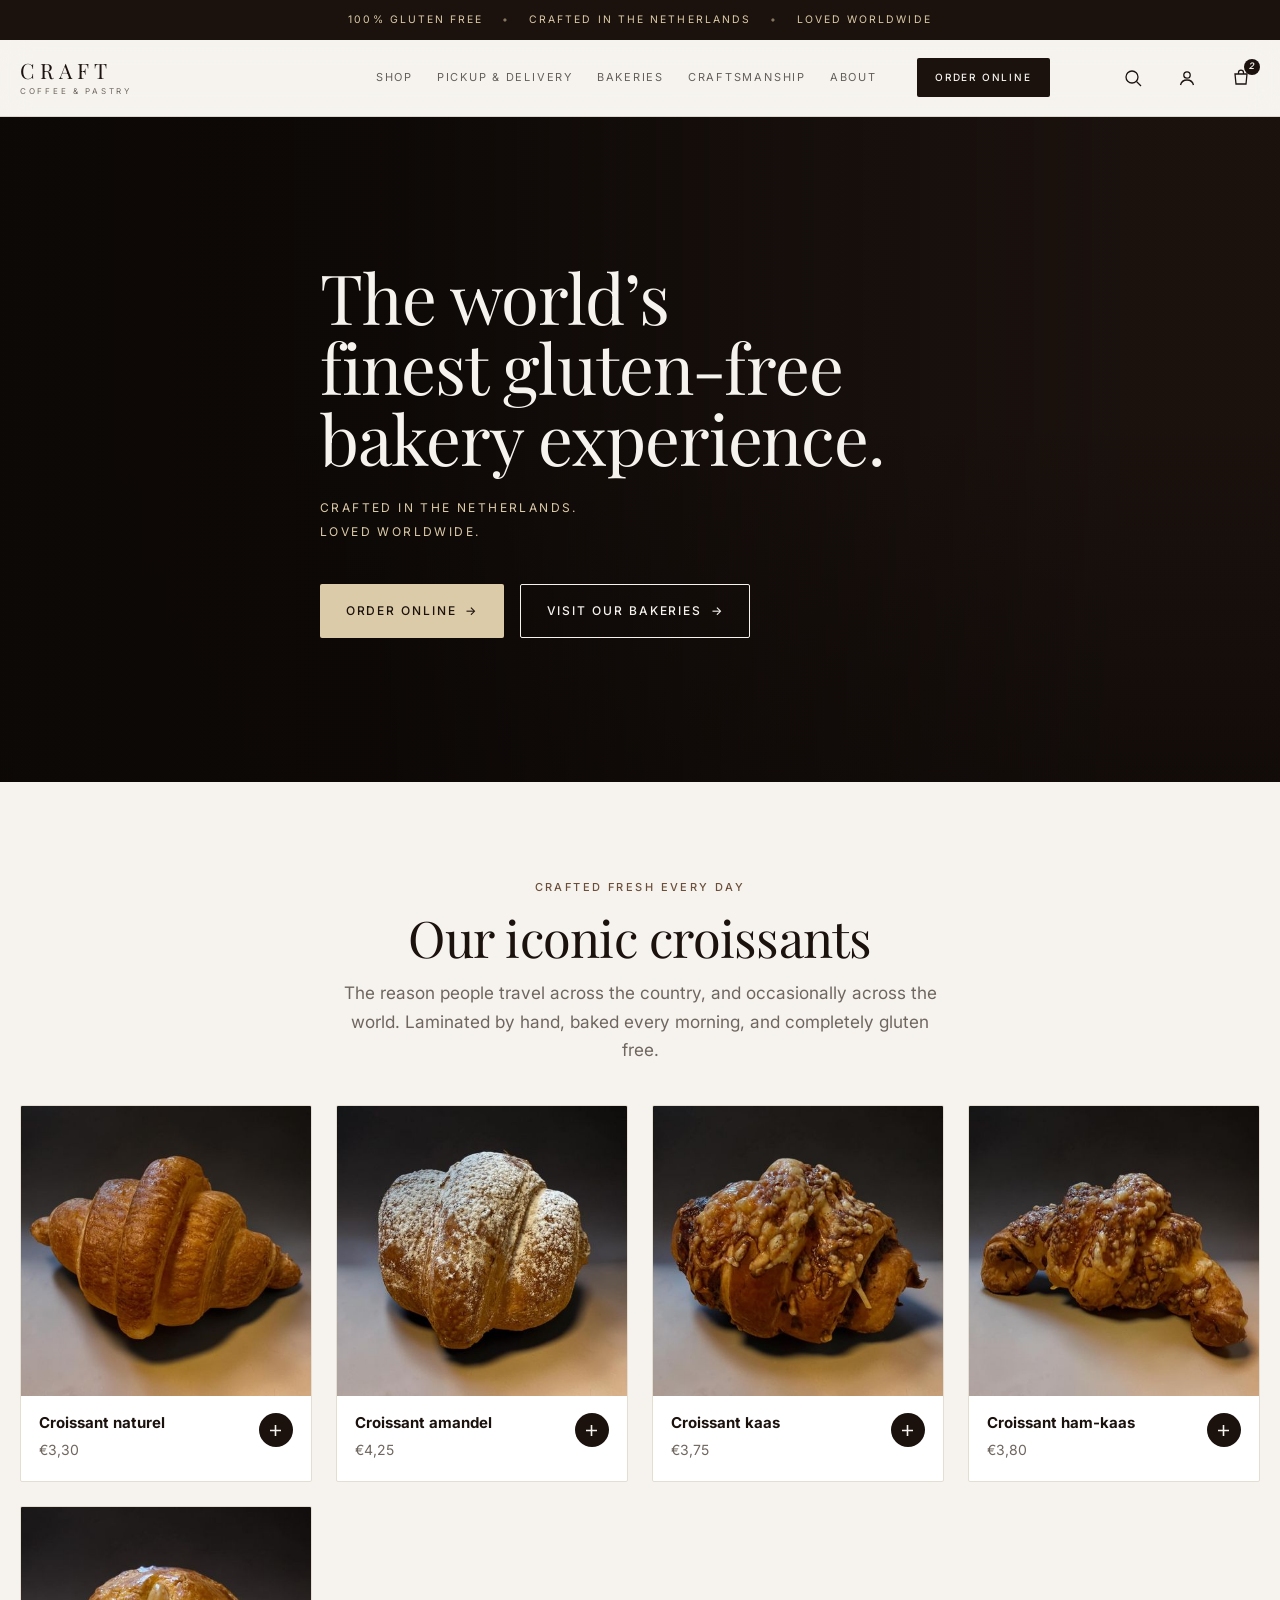
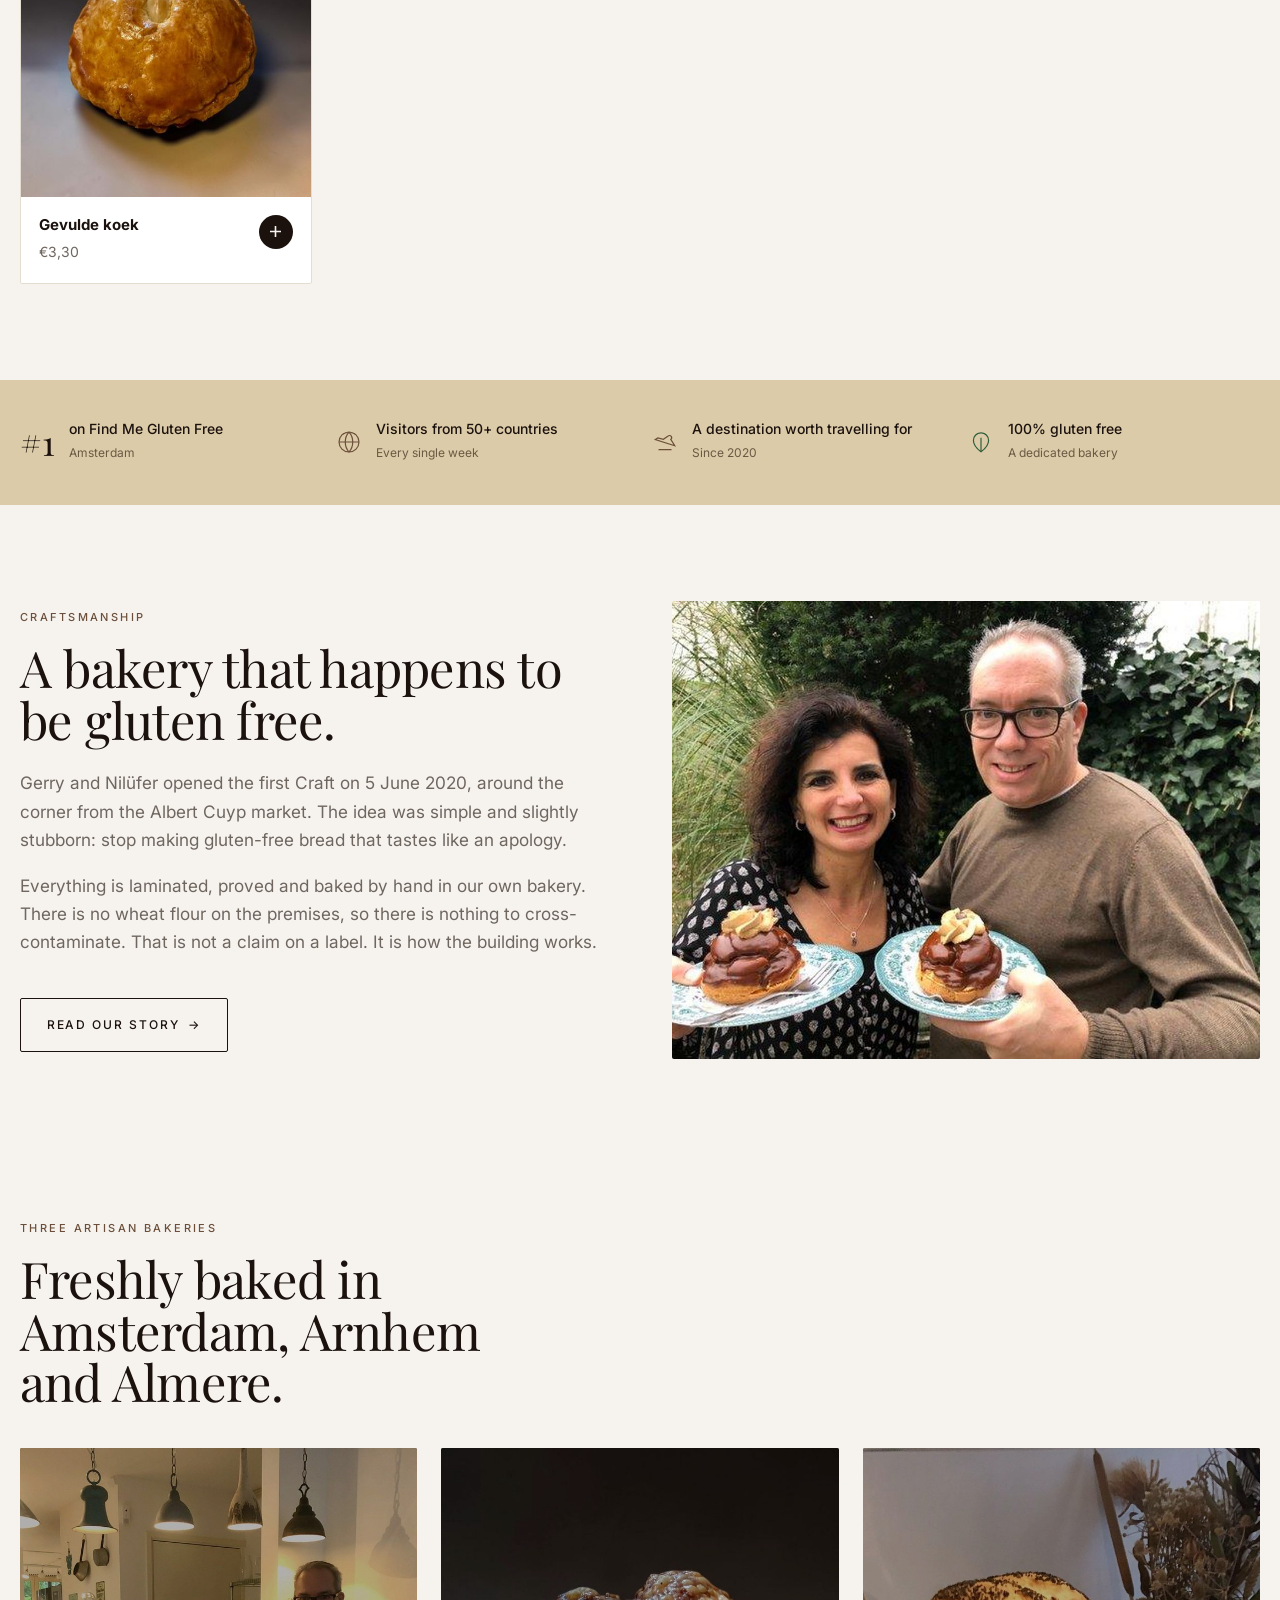
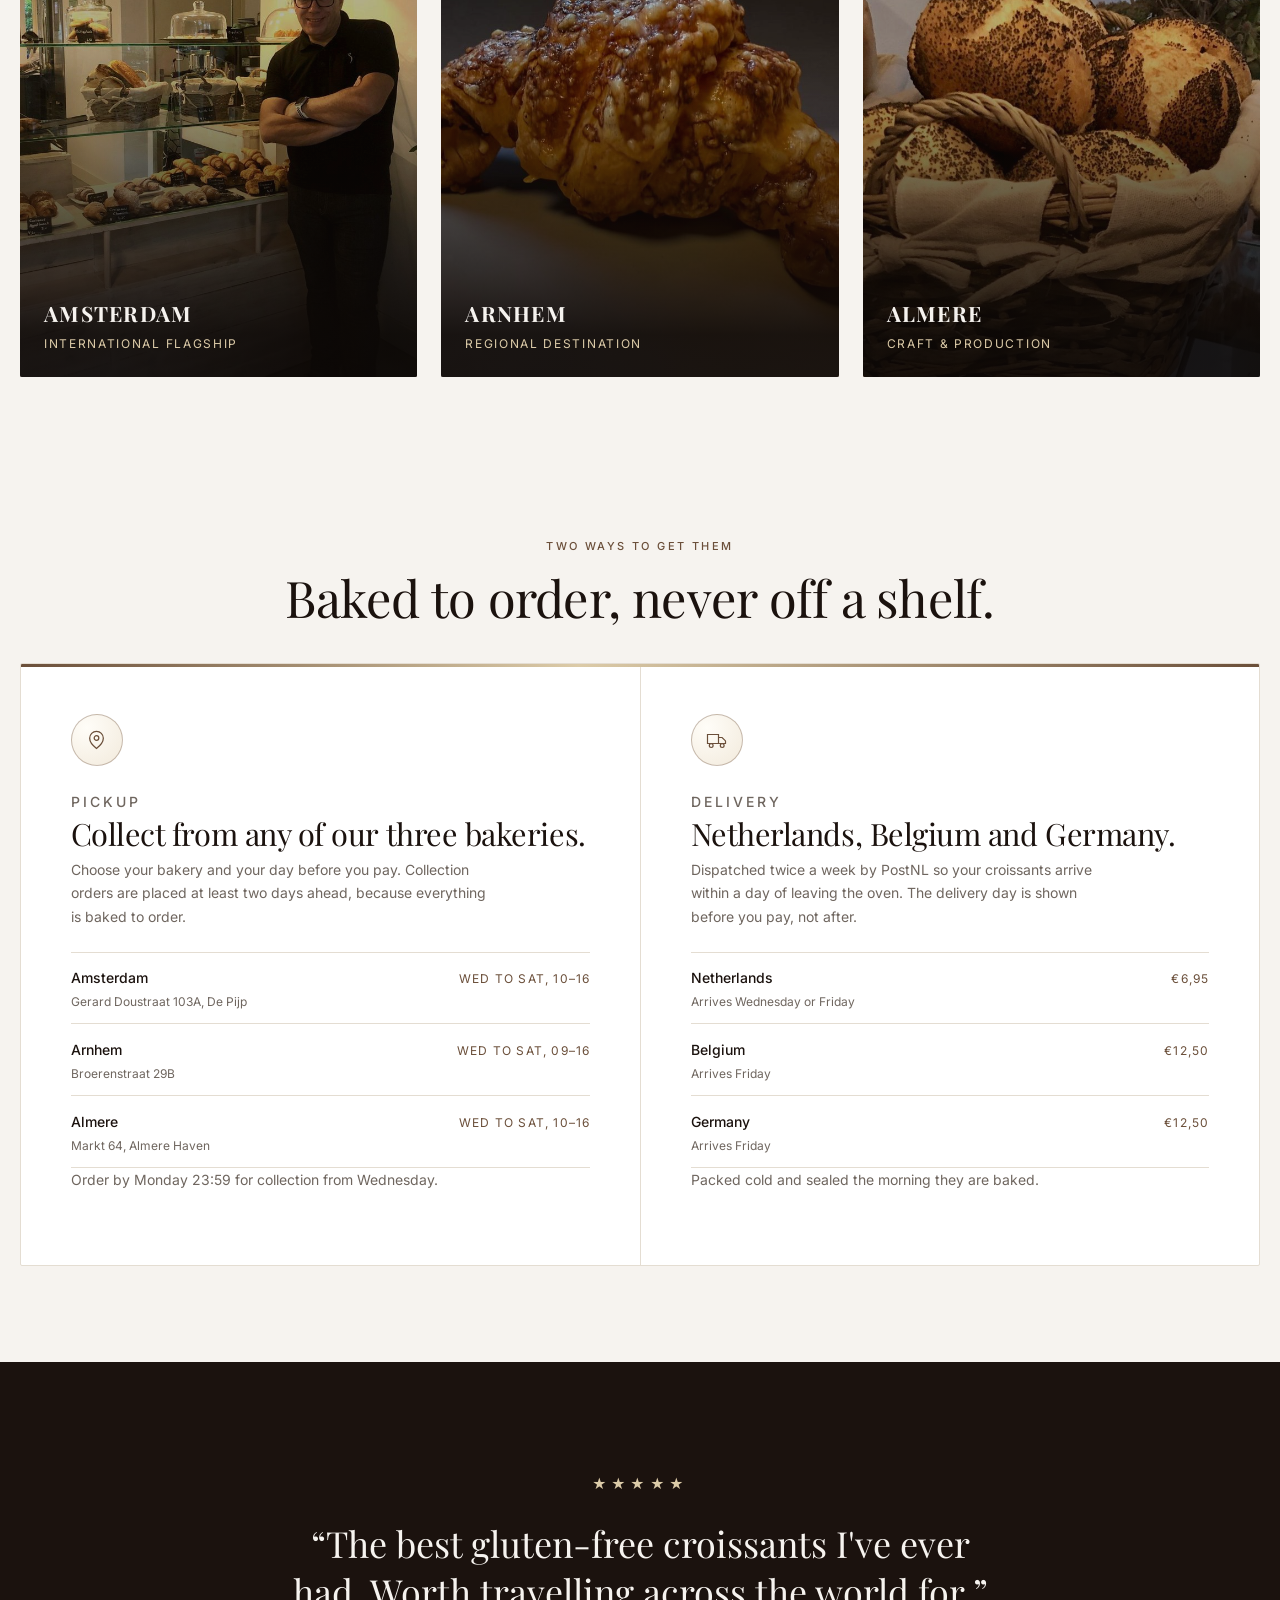
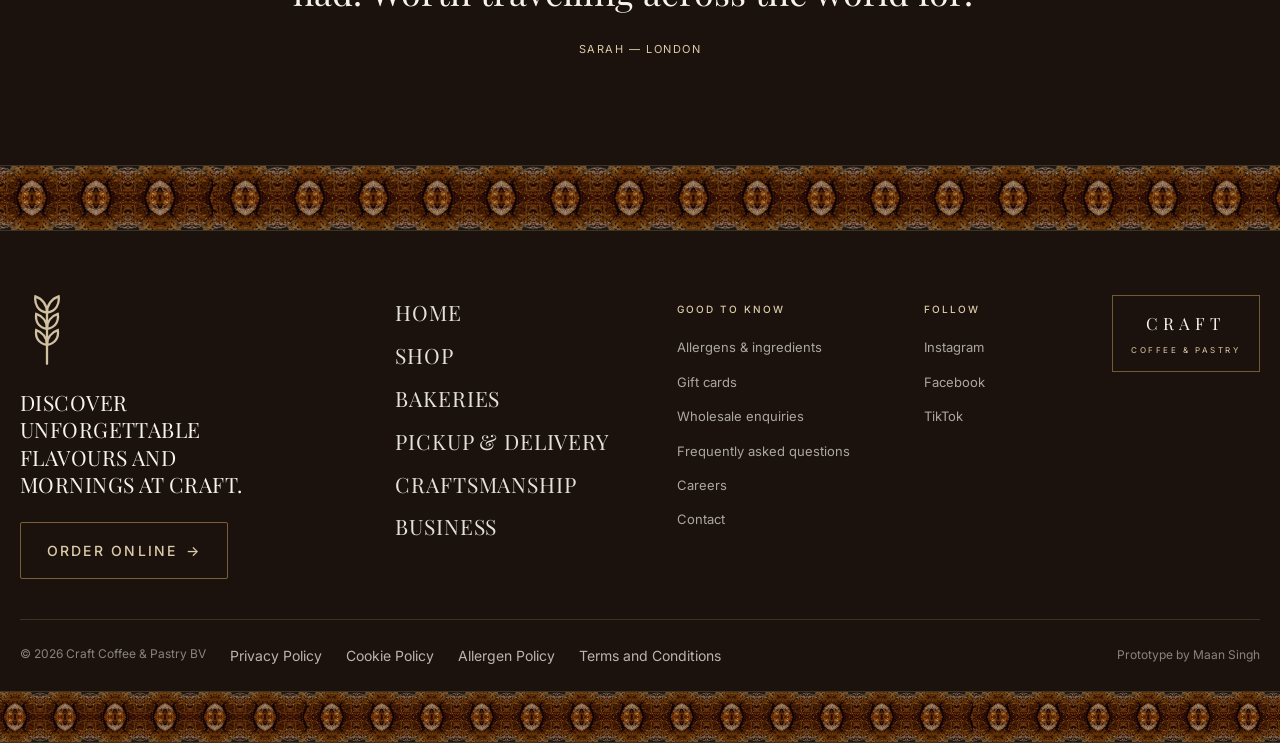
==== commit e64814bb: "Give the pickup and delivery section real substance It was the one block on the page with no imagery" ====
--- a/home.html
+++ b/home.html
@@ -168,16 +168,36 @@
 
 <!-- ===================== PICKUP & DELIVERY ===================== -->
 <section class="section shell" id="delivery">
-  <div class="rv grid-2" style="border:1px solid var(--hair);border-radius:var(--radius);background:var(--white);padding:clamp(1.75rem,4vw,3rem);display:grid;grid-template-columns:1fr 1fr;gap:clamp(1.5rem,4vw,3.5rem)" class="grid-2">
-    <div>
-      <p class="eyebrow">Pickup</p>
+  <div class="center rv" style="margin-bottom:var(--s4)">
+    <p class="eyebrow">Two ways to get them</p>
+    <h2 class="display d2">Baked to order, never off a shelf.</h2>
+  </div>
+
+  <div class="fulfilment rv">
+    <div class="fcol">
+      <span class="medal"><svg width="21" height="21" viewBox="0 0 20 20" fill="none" stroke="currentColor" stroke-width="1.2"><path d="M10 18.5c-3.9-3-6.5-6.1-6.5-9.7a6.5 6.5 0 0 1 13 0c0 3.6-2.6 6.7-6.5 9.7Z"/><circle cx="10" cy="8.6" r="2.2"/></svg></span>
+      <p class="eyebrow" style="margin-bottom:.35rem">Pickup</p>
       <h3 class="display d3">Collect from any of our three bakeries.</h3>
-      <p class="small" style="margin-top:var(--s2);line-height:1.7">Choose your bakery and your day at checkout. Orders for collection are placed at least two days ahead, because everything is baked to order rather than sitting on a shelf.</p>
-    </div>
-    <div class="divider" style="border-left:1px solid var(--hair);padding-left:clamp(1.5rem,4vw,3.5rem)">
-      <p class="eyebrow">Delivery</p>
+      <p>Choose your bakery and your day before you pay. Collection orders are placed at least two days ahead, because everything is baked to order.</p>
+      <ul class="flist">
+        <li><div><b>Amsterdam</b><small>Gerard Doustraat 103A, De Pijp</small></div><em>Wed to Sat, 10&ndash;16</em></li>
+        <li><div><b>Arnhem</b><small>Broerenstraat 29B</small></div><em>Wed to Sat, 09&ndash;16</em></li>
+        <li><div><b>Almere</b><small>Markt 64, Almere Haven</small></div><em>Wed to Sat, 10&ndash;16</em></li>
+      </ul>
+      <p class="fnote">Order by Monday 23:59 for collection from Wednesday.</p>
+    </div>
+
+    <div class="fcol">
+      <span class="medal"><svg width="22" height="22" viewBox="0 0 22 20" fill="none" stroke="currentColor" stroke-width="1.2"><path d="M1.5 4.5h11v9h-11zM12.5 7.5h3.6l3.4 3.4v2.6h-7z"/><circle cx="5.2" cy="15.6" r="1.9"/><circle cx="16.2" cy="15.6" r="1.9"/></svg></span>
+      <p class="eyebrow" style="margin-bottom:.35rem">Delivery</p>
       <h3 class="display d3">Netherlands, Belgium and Germany.</h3>
-      <p class="small" style="margin-top:var(--s2);line-height:1.7">Dispatched twice a week by PostNL so your croissants arrive within a day of leaving the oven. Delivery days are shown before you pay, not after.</p>
+      <p>Dispatched twice a week by PostNL so your croissants arrive within a day of leaving the oven. The delivery day is shown before you pay, not after.</p>
+      <ul class="flist">
+        <li><div><b>Netherlands</b><small>Arrives Wednesday or Friday</small></div><em>&euro;6,95</em></li>
+        <li><div><b>Belgium</b><small>Arrives Friday</small></div><em>&euro;12,50</em></li>
+        <li><div><b>Germany</b><small>Arrives Friday</small></div><em>&euro;12,50</em></li>
+      </ul>
+      <p class="fnote">Packed cold and sealed the morning they are baked.</p>
     </div>
   </div>
 </section>
--- a/craft.css
+++ b/craft.css
@@ -422,3 +422,37 @@
   .footer__lockup{grid-column:1;justify-self:start;}
   .footer__base{flex-direction:column;align-items:flex-start;}
 }
+
+/* ---------- pickup & delivery, given some substance ---------- */
+.fulfilment{
+  position:relative;background:var(--white);border:1px solid var(--hair);border-radius:var(--radius);
+  display:grid;grid-template-columns:1fr 1fr;overflow:hidden;
+}
+.fulfilment::before{
+  content:"";position:absolute;inset:0 0 auto;height:3px;
+  background:linear-gradient(90deg,var(--crust),var(--sand) 45%,var(--crust));
+}
+.fcol{padding:clamp(1.9rem,4vw,3.1rem);}
+.fcol+.fcol{border-left:1px solid var(--hair);}
+.medal{
+  width:52px;height:52px;border-radius:50%;display:grid;place-items:center;
+  border:1px solid rgba(107,79,58,.35);color:var(--crust);
+  background:radial-gradient(circle at 30% 25%,#FFFDF8,#F2EADC);
+  margin-bottom:var(--s3);
+}
+.fcol h3{margin:.15rem 0 .55rem;}
+.fcol>p{font-size:.875rem;color:var(--muted);margin:0 0 var(--s3);max-width:26rem;}
+.flist{list-style:none;margin:0;padding:0;border-top:1px solid var(--hair);}
+.flist li{
+  display:grid;grid-template-columns:1fr auto;gap:.4rem 1rem;align-items:baseline;
+  padding:.72rem 0;border-bottom:1px solid var(--hair);
+}
+.flist b{font-weight:500;font-size:.875rem;}
+.flist small{display:block;color:var(--muted);font-size:.75rem;margin-top:.1rem;}
+.flist em{font-style:normal;font-size:.75rem;letter-spacing:.1em;text-transform:uppercase;color:var(--crust);white-space:nowrap;}
+.fnote{margin:var(--s3) 0 0;font-size:.75rem;color:var(--muted);}
+
+@media (max-width:860px){
+  .fulfilment{grid-template-columns:1fr;}
+  .fcol+.fcol{border-left:0;border-top:1px solid var(--hair);}
+}
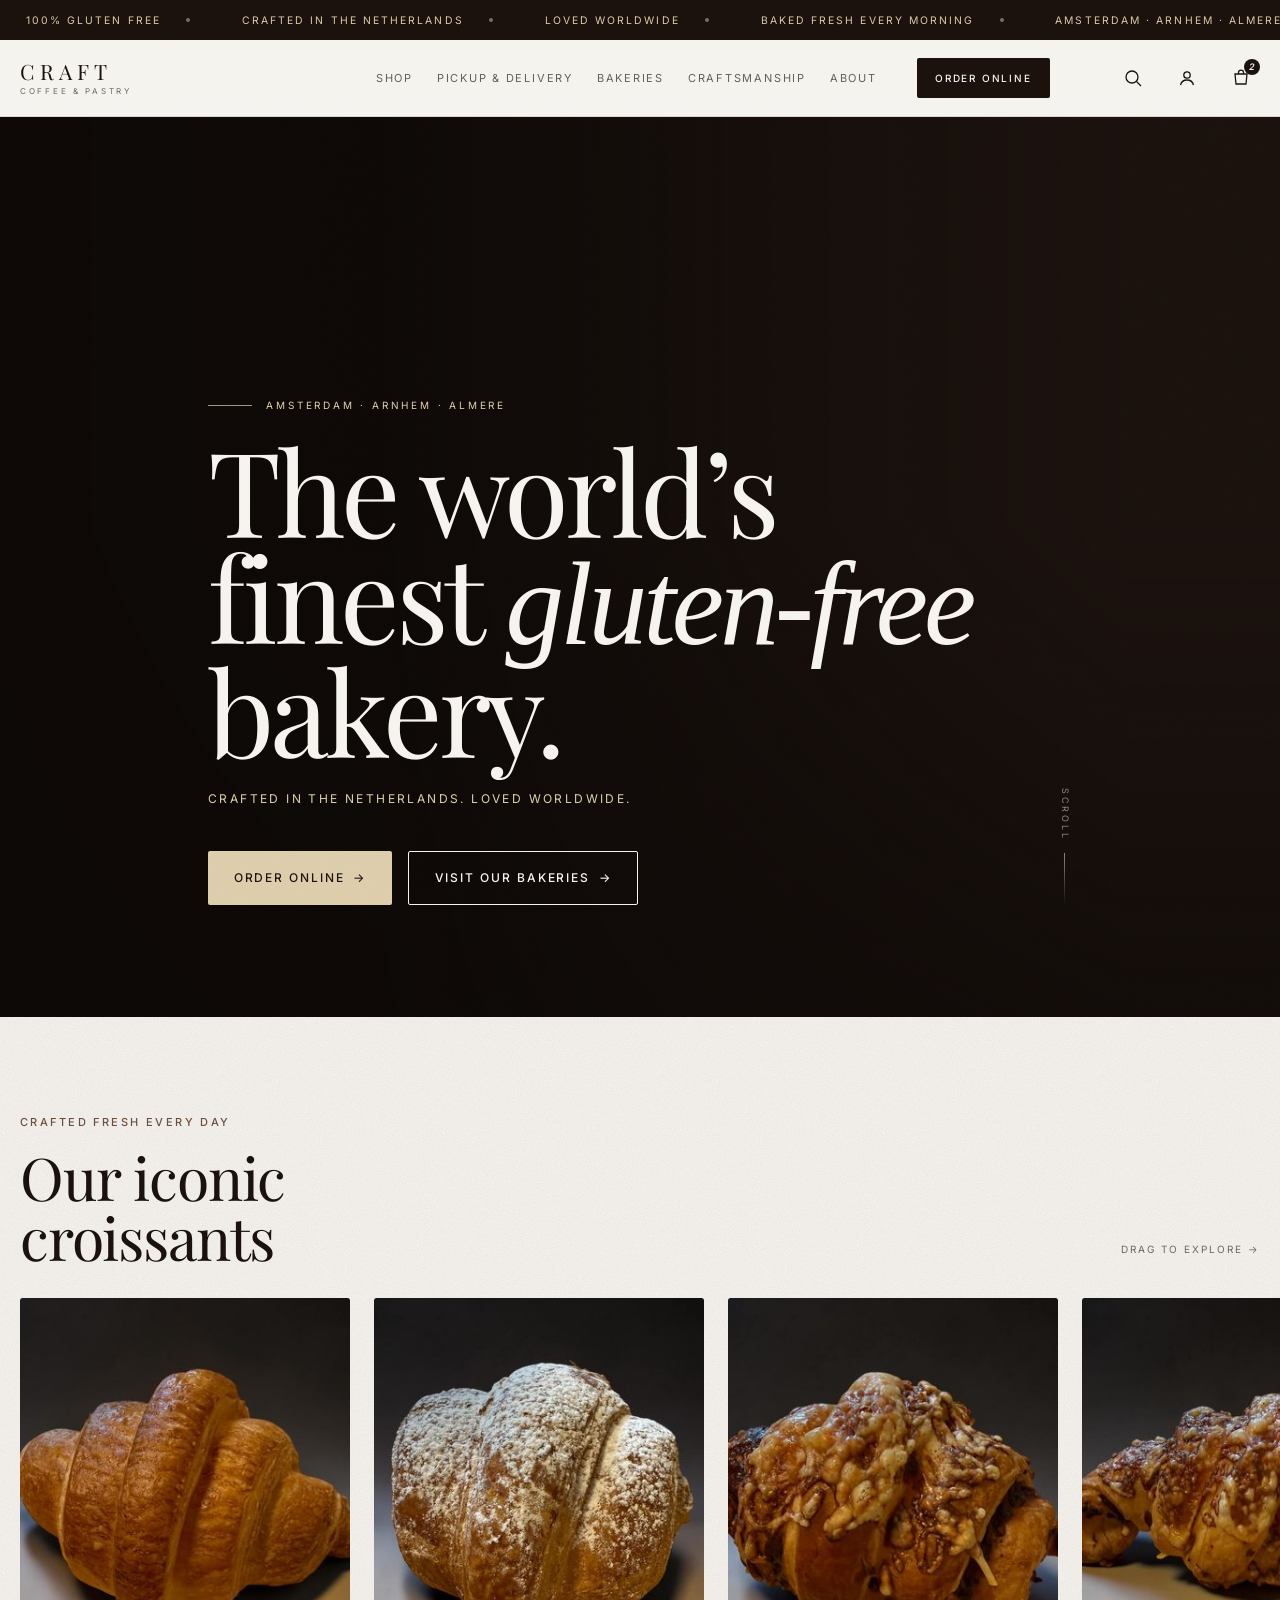
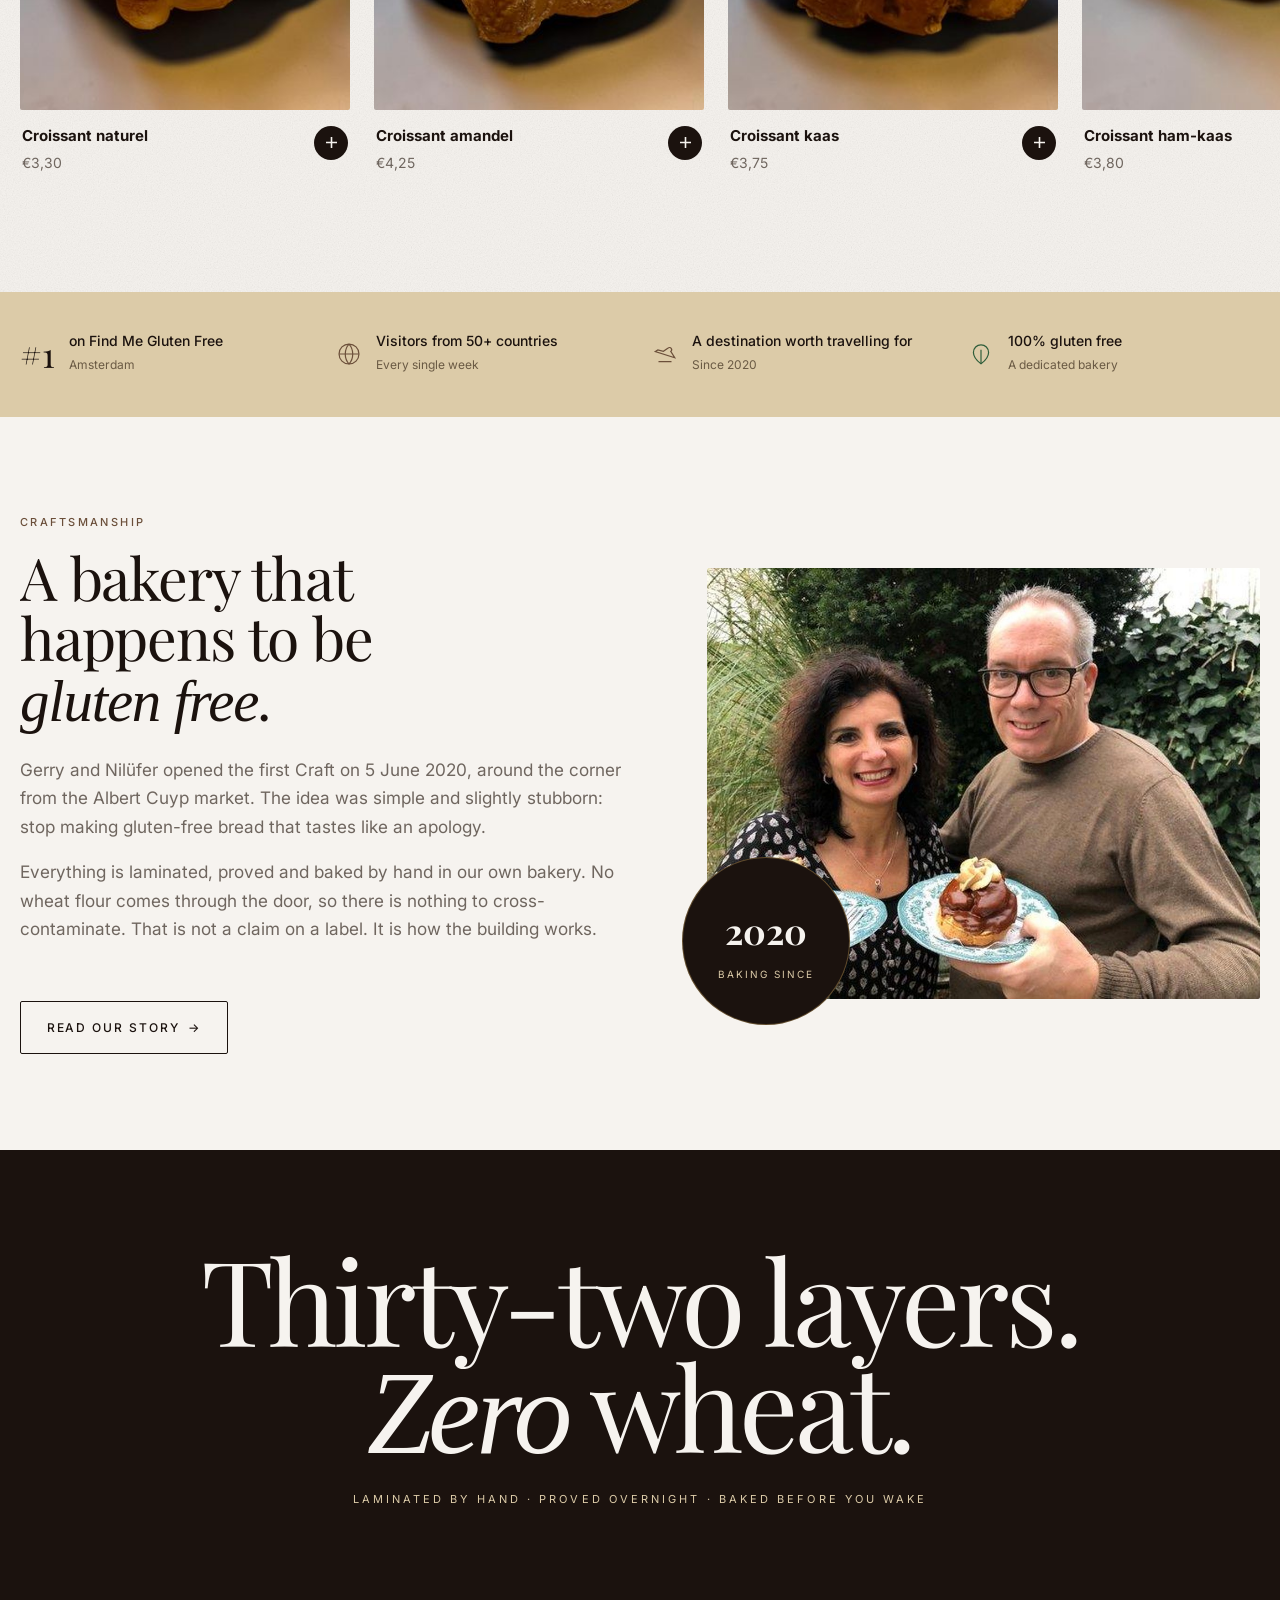
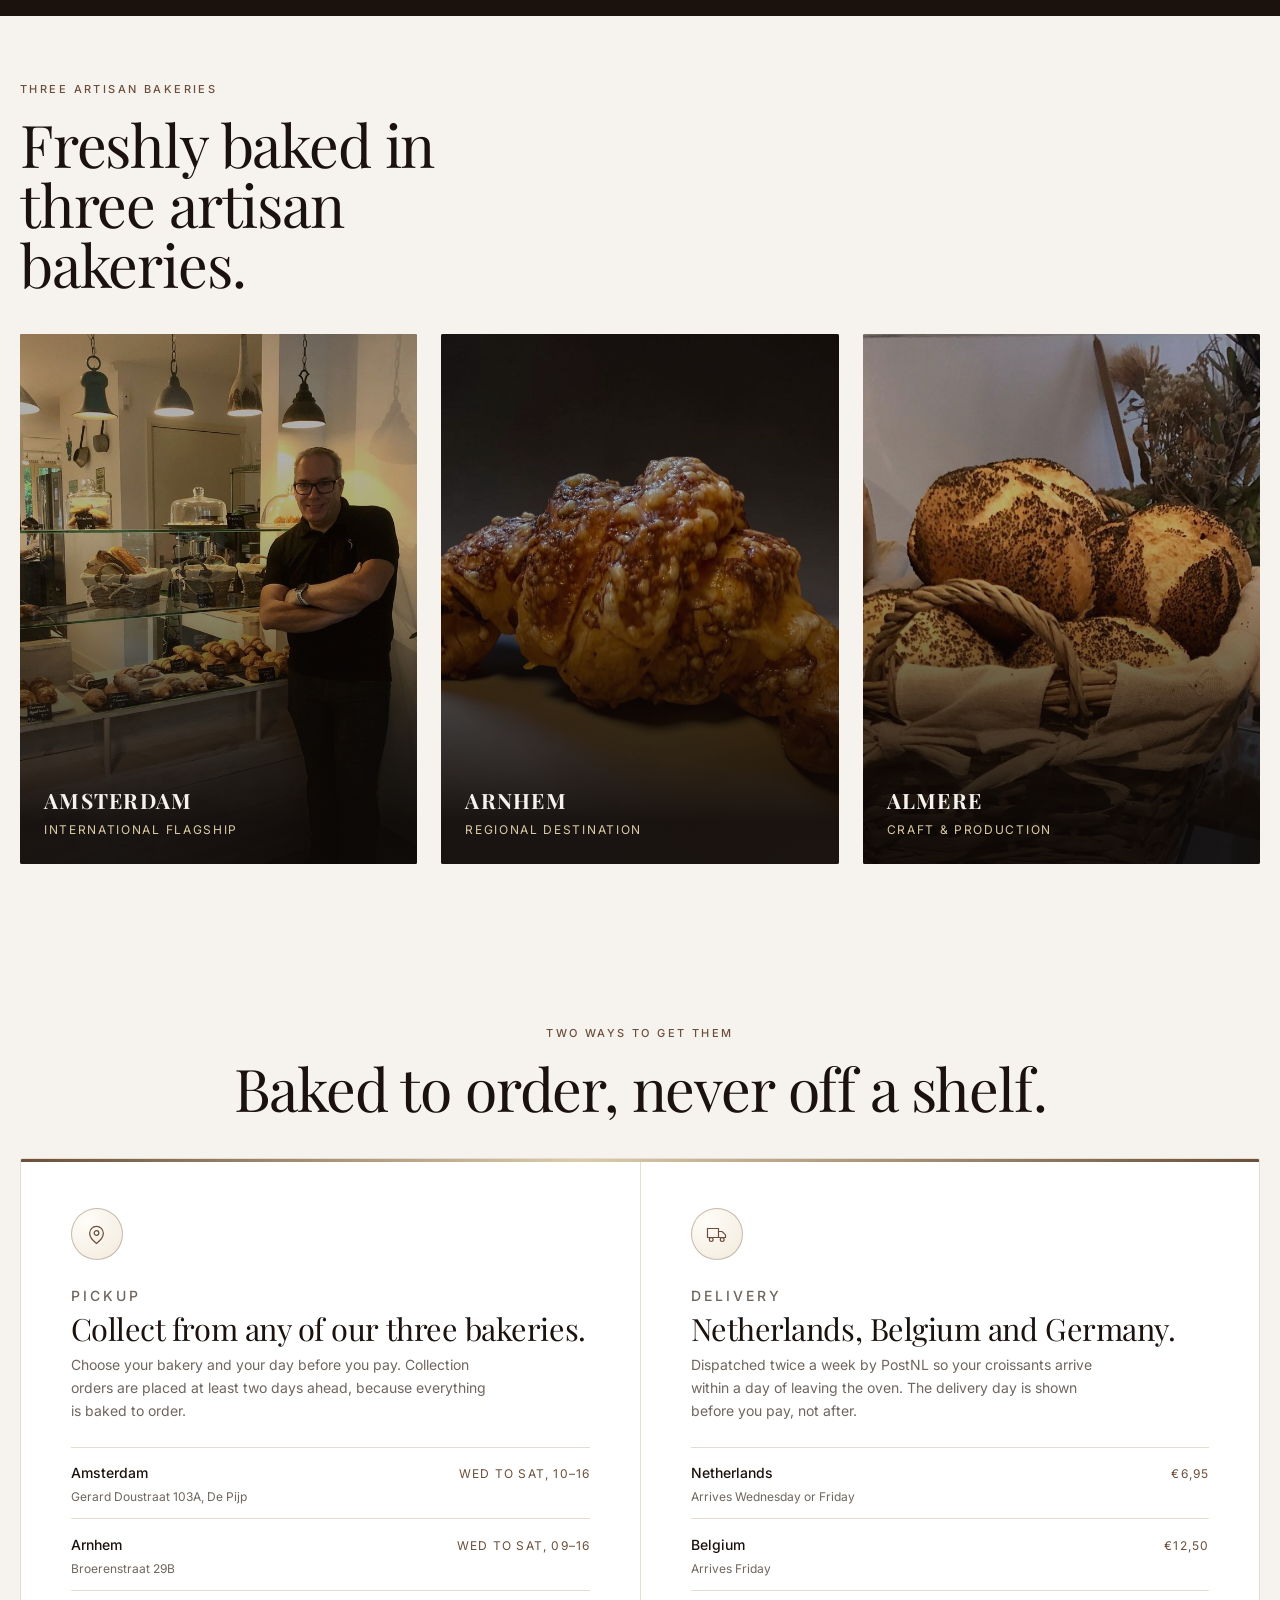
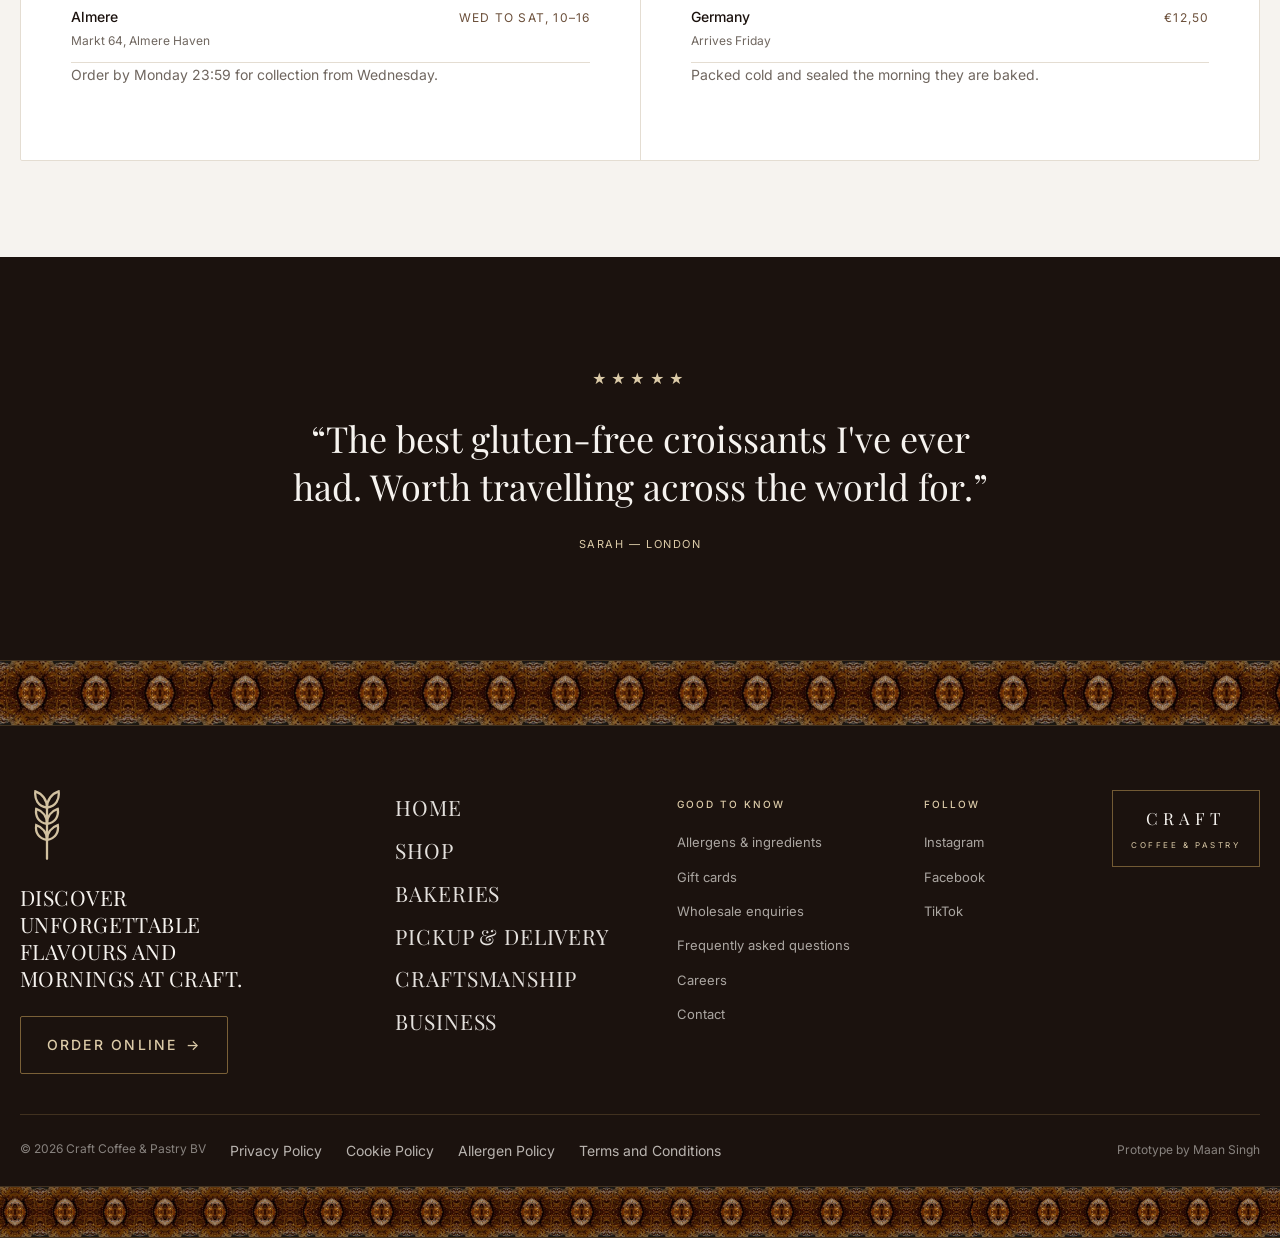
==== commit af18c3f3: "Texture, scale and motion The previous version was competent but safe. Award-level food sites win on" ====
--- a/home.html
+++ b/home.html
@@ -13,9 +13,13 @@
 <link rel="stylesheet" href="craft.css">
 </head>
 <body>
+<div class="grain" aria-hidden="true"></div>
 
 <div class="announce">
-  100% Gluten Free <span>&bull;</span> Crafted in the Netherlands <span class="hide-sm">&bull;</span><span class="hide-sm" style="opacity:1;margin:0"> Loved Worldwide</span>
+  <div class="marq" aria-hidden="true">
+    <div><i>100% Gluten Free</i><i>Crafted in the Netherlands</i><i>Loved Worldwide</i><i>Baked Fresh Every Morning</i><i>Amsterdam &middot; Arnhem &middot; Almere</i></div>
+    <div><i>100% Gluten Free</i><i>Crafted in the Netherlands</i><i>Loved Worldwide</i><i>Baked Fresh Every Morning</i><i>Amsterdam &middot; Arnhem &middot; Almere</i></div>
+  </div>
 </div>
 
 <header class="header">
@@ -41,67 +45,75 @@
 </header>
 
 <!-- ===================== HERO ===================== -->
-<section class="hero">
+<section class="hero rv">
   <div class="hero__media">
     <picture>
       <source media="(max-width:760px)" srcset="img/hero-sm.jpg">
-      <img src="img/hero.jpg" alt="A freshly baked Craft croissant, golden and layered" width="1800" height="1100" fetchpriority="high" decoding="async">
+      <img id="heroImg" src="img/hero.jpg" alt="A freshly baked Craft croissant, golden and layered" width="1800" height="1050" fetchpriority="high" decoding="async">
     </picture>
   </div>
   <div class="hero__scrim"></div>
+  <div class="grain-local" aria-hidden="true"></div>
   <div class="shell hero__in">
-    <h1 class="display d1">The world&rsquo;s<br>finest gluten&#8209;free<br>bakery experience.</h1>
-    <p class="hero__sub">Crafted in the Netherlands.<br>Loved worldwide.</p>
+    <p class="hero__kicker">Amsterdam &middot; Arnhem &middot; Almere</p>
+    <h1 class="display d0">
+      <span class="ln"><span>The world&rsquo;s</span></span>
+      <span class="ln"><span>finest <em class="ital">gluten&#8209;free</em></span></span>
+      <span class="ln"><span>bakery.</span></span>
+    </h1>
+    <p class="hero__sub">Crafted in the Netherlands. Loved worldwide.</p>
     <div class="hero__cta">
       <a class="btn btn--sand" href="product.html">Order online <span class="arw">&rarr;</span></a>
       <a class="btn btn--ghost" href="#bakeries" style="color:var(--paper)">Visit our bakeries <span class="arw">&rarr;</span></a>
     </div>
+    <span class="scrollcue">Scroll</span>
   </div>
 </section>
 
 <!-- ===================== ICONIC CROISSANTS ===================== -->
-<section class="section shell" id="shop">
-  <div class="center rv" style="margin-bottom:var(--s4)">
-    <p class="eyebrow">Crafted fresh every day</p>
-    <h2 class="display d2">Our iconic croissants</h2>
-    <p class="lede" style="margin-top:var(--s2)">The reason people travel across the country, and occasionally across the world. Laminated by hand, baked every morning, and completely gluten free.</p>
-  </div>
-
-  <div class="rail">
-    <a class="card rv" href="product.html">
+<section class="section" id="shop">
+  <div class="shell railhead rv">
+    <div>
+      <p class="eyebrow">Crafted fresh every day</p>
+      <h2 class="display d2">Our iconic<br>croissants</h2>
+    </div>
+    <p class="railhint">Drag to explore &rarr;</p>
+  </div>
+  <div class="hrail">
+    <a class="card" href="product.html">
       <div class="card__media"><img src="img/croissant-naturel-sm.jpg" alt="Croissant naturel" width="440" height="440" loading="lazy" decoding="async"></div>
-      <div class="card__body">
-        <div><h3 class="card__name">Croissant naturel</h3><p class="card__price">&euro;3,30</p></div>
-        <span class="card__add" aria-hidden="true"><svg width="13" height="13" viewBox="0 0 13 13" fill="none" stroke="currentColor" stroke-width="1.6"><path d="M6.5 1v11M1 6.5h11"/></svg></span>
-      </div>
-    </a>
-    <a class="card rv" href="product.html">
-      <div class="card__media"><img src="img/croissant-suiker-sm.jpg" alt="Almond croissant" width="440" height="440" loading="lazy" decoding="async"></div>
-      <div class="card__body">
-        <div><h3 class="card__name">Croissant amandel</h3><p class="card__price">&euro;4,25</p></div>
-        <span class="card__add" aria-hidden="true"><svg width="13" height="13" viewBox="0 0 13 13" fill="none" stroke="currentColor" stroke-width="1.6"><path d="M6.5 1v11M1 6.5h11"/></svg></span>
-      </div>
-    </a>
-    <a class="card rv" href="product.html">
-      <div class="card__media"><img src="img/croissant-kaas-sm.jpg" alt="Cheese croissant" width="440" height="440" loading="lazy" decoding="async"></div>
-      <div class="card__body">
-        <div><h3 class="card__name">Croissant kaas</h3><p class="card__price">&euro;3,75</p></div>
-        <span class="card__add" aria-hidden="true"><svg width="13" height="13" viewBox="0 0 13 13" fill="none" stroke="currentColor" stroke-width="1.6"><path d="M6.5 1v11M1 6.5h11"/></svg></span>
-      </div>
-    </a>
-    <a class="card rv" href="product.html">
+      <div class="card__body"><div><h3 class="card__name">Croissant naturel</h3><p class="card__price">&euro;3,30</p></div>
+      <span class="card__add" aria-hidden="true"><svg width="13" height="13" viewBox="0 0 13 13" fill="none" stroke="currentColor" stroke-width="1.6"><path d="M6.5 1v11M1 6.5h11"/></svg></span></div>
+    </a>
+    <a class="card" href="product.html">
+      <div class="card__media"><img src="img/croissant-suiker-sm.jpg" alt="Croissant amandel" width="440" height="440" loading="lazy" decoding="async"></div>
+      <div class="card__body"><div><h3 class="card__name">Croissant amandel</h3><p class="card__price">&euro;4,25</p></div>
+      <span class="card__add" aria-hidden="true"><svg width="13" height="13" viewBox="0 0 13 13" fill="none" stroke="currentColor" stroke-width="1.6"><path d="M6.5 1v11M1 6.5h11"/></svg></span></div>
+    </a>
+    <a class="card" href="product.html">
+      <div class="card__media"><img src="img/croissant-kaas-sm.jpg" alt="Croissant kaas" width="440" height="440" loading="lazy" decoding="async"></div>
+      <div class="card__body"><div><h3 class="card__name">Croissant kaas</h3><p class="card__price">&euro;3,75</p></div>
+      <span class="card__add" aria-hidden="true"><svg width="13" height="13" viewBox="0 0 13 13" fill="none" stroke="currentColor" stroke-width="1.6"><path d="M6.5 1v11M1 6.5h11"/></svg></span></div>
+    </a>
+    <a class="card" href="product.html">
       <div class="card__media"><img src="img/croissant-amandel-sm.jpg" alt="Croissant ham-kaas" width="440" height="440" loading="lazy" decoding="async"></div>
-      <div class="card__body">
-        <div><h3 class="card__name">Croissant ham-kaas</h3><p class="card__price">&euro;3,80</p></div>
-        <span class="card__add" aria-hidden="true"><svg width="13" height="13" viewBox="0 0 13 13" fill="none" stroke="currentColor" stroke-width="1.6"><path d="M6.5 1v11M1 6.5h11"/></svg></span>
-      </div>
-    </a>
-    <a class="card rv" href="product.html">
+      <div class="card__body"><div><h3 class="card__name">Croissant ham-kaas</h3><p class="card__price">&euro;3,80</p></div>
+      <span class="card__add" aria-hidden="true"><svg width="13" height="13" viewBox="0 0 13 13" fill="none" stroke="currentColor" stroke-width="1.6"><path d="M6.5 1v11M1 6.5h11"/></svg></span></div>
+    </a>
+    <a class="card" href="product.html">
       <div class="card__media"><img src="img/gevulde-koek-sm.jpg" alt="Gevulde koek" width="440" height="440" loading="lazy" decoding="async"></div>
-      <div class="card__body">
-        <div><h3 class="card__name">Gevulde koek</h3><p class="card__price">&euro;3,30</p></div>
-        <span class="card__add" aria-hidden="true"><svg width="13" height="13" viewBox="0 0 13 13" fill="none" stroke="currentColor" stroke-width="1.6"><path d="M6.5 1v11M1 6.5h11"/></svg></span>
-      </div>
+      <div class="card__body"><div><h3 class="card__name">Gevulde koek</h3><p class="card__price">&euro;3,30</p></div>
+      <span class="card__add" aria-hidden="true"><svg width="13" height="13" viewBox="0 0 13 13" fill="none" stroke="currentColor" stroke-width="1.6"><path d="M6.5 1v11M1 6.5h11"/></svg></span></div>
+    </a>
+    <a class="card" href="product.html">
+      <div class="card__media"><img src="img/pistachio-cake-sm.jpg" alt="Pistachio cake" width="440" height="440" loading="lazy" decoding="async"></div>
+      <div class="card__body"><div><h3 class="card__name">Pistachio cake</h3><p class="card__price">&euro;3,75</p></div>
+      <span class="card__add" aria-hidden="true"><svg width="13" height="13" viewBox="0 0 13 13" fill="none" stroke="currentColor" stroke-width="1.6"><path d="M6.5 1v11M1 6.5h11"/></svg></span></div>
+    </a>
+    <a class="card" href="product.html">
+      <div class="card__media"><img src="img/bol-multizaad-sm.jpg" alt="Donker meerzaden bol" width="440" height="440" loading="lazy" decoding="async"></div>
+      <div class="card__body"><div><h3 class="card__name">Donker meerzaden bol</h3><p class="card__price">&euro;3,10</p></div>
+      <span class="card__add" aria-hidden="true"><svg width="13" height="13" viewBox="0 0 13 13" fill="none" stroke="currentColor" stroke-width="1.6"><path d="M6.5 1v11M1 6.5h11"/></svg></span></div>
     </a>
   </div>
 </section>
@@ -127,17 +139,34 @@
 
 <!-- ===================== CRAFTSMANSHIP ===================== -->
 <section class="section" id="craft">
-  <div class="shell" class="grid-2" style="display:grid;grid-template-columns:1fr 1fr;gap:clamp(2rem,5vw,4.5rem);align-items:center">
+  <div class="shell edit">
     <div class="rv">
       <p class="eyebrow">Craftsmanship</p>
-      <h2 class="display d2">A bakery that happens to be gluten free.</h2>
+      <h2 class="display d2">
+        <span class="ln"><span>A bakery that</span></span>
+        <span class="ln"><span>happens to be</span></span>
+        <span class="ln"><span><em class="ital">gluten free.</em></span></span>
+      </h2>
       <p class="lede" style="margin-top:var(--s3)">Gerry and Nil&uuml;fer opened the first Craft on 5 June 2020, around the corner from the Albert Cuyp market. The idea was simple and slightly stubborn: stop making gluten-free bread that tastes like an apology.</p>
-      <p class="lede" style="margin-top:var(--s2)">Everything is laminated, proved and baked by hand in our own bakery. There is no wheat flour on the premises, so there is nothing to cross-contaminate. That is not a claim on a label. It is how the building works.</p>
-      <a class="btn btn--ghost" href="#" style="margin-top:var(--s3)">Read our story <span class="arw">&rarr;</span></a>
-    </div>
-    <div class="rv">
-      <img src="img/founders.jpg" alt="Gerry and Nil&uuml;fer, founders of Craft Coffee &amp; Pastry" width="1000" height="750" loading="lazy" decoding="async" style="border-radius:var(--radius)">
-    </div>
+      <p class="lede" style="margin-top:var(--s2)">Everything is laminated, proved and baked by hand in our own bakery. No wheat flour comes through the door, so there is nothing to cross-contaminate. That is not a claim on a label. It is how the building works.</p>
+      <a class="btn btn--ghost" href="#" style="margin-top:var(--s4)">Read our story <span class="arw">&rarr;</span></a>
+    </div>
+    <div class="edit__media rv">
+      <img src="img/founders.jpg" alt="Gerry and Nil&uuml;fer, founders of Craft Coffee &amp; Pastry" width="1000" height="780" loading="lazy" decoding="async">
+      <span class="stamp"><span><b>2020</b>Baking since</span></span>
+    </div>
+  </div>
+</section>
+
+<!-- ===================== STATEMENT ===================== -->
+<section class="statement section">
+  <div class="grain-local" aria-hidden="true" style="opacity:.35"></div>
+  <div class="shell rv">
+    <h2 class="display d0">
+      <span class="ln"><span>Thirty&#8209;two layers.</span></span>
+      <span class="ln"><span><em class="ital">Zero</em> wheat.</span></span>
+    </h2>
+    <p class="sub">Laminated by hand &middot; Proved overnight &middot; Baked before you wake</p>
   </div>
 </section>
 
@@ -145,7 +174,7 @@
 <section class="section section--tight shell" id="bakeries">
   <div class="rv" style="margin-bottom:var(--s4);max-width:34rem">
     <p class="eyebrow">Three artisan bakeries</p>
-    <h2 class="display d2">Freshly baked in Amsterdam, Arnhem and Almere.</h2>
+    <h2 class="display d2"><span class="ln"><span>Freshly baked in</span></span><span class="ln"><span>three artisan bakeries.</span></span></h2>
   </div>
   <div class="bakeries">
     <a class="bakery rv" href="#">
@@ -293,5 +322,32 @@
   els.forEach(function(e){io.observe(e);});
 })();
 </script>
+
+<script>
+/* hero parallax, cheap and smooth */
+(function(){
+  var img=document.getElementById('heroImg'); if(!img) return;
+  if(window.matchMedia('(prefers-reduced-motion:reduce)').matches) return;
+  var t=false;
+  addEventListener('scroll',function(){
+    if(t) return; t=true;
+    requestAnimationFrame(function(){
+      var y=Math.min(window.scrollY,900);
+      img.style.transform='scale(1.08) translate3d(0,'+(y*0.16)+'px,0)';
+      t=false;
+    });
+  },{passive:true});
+})();
+
+/* drag to scroll the croissant rail */
+(function(){
+  var r=document.querySelector('.hrail'); if(!r) return;
+  var down=false,sx=0,sl=0;
+  r.addEventListener('pointerdown',function(e){down=true;sx=e.clientX;sl=r.scrollLeft;r.style.cursor='grabbing';});
+  addEventListener('pointerup',function(){down=false;r.style.cursor='';});
+  r.addEventListener('pointermove',function(e){ if(!down) return; e.preventDefault(); r.scrollLeft=sl-(e.clientX-sx); });
+  r.style.cursor='grab';
+})();
+</script>
 </body>
 </html>
--- a/craft.css
+++ b/craft.css
@@ -456,3 +456,109 @@
   .fulfilment{grid-template-columns:1fr;}
   .fcol+.fcol{border-left:0;border-top:1px solid var(--hair);}
 }
+
+/* ==========================================================================
+   LAYER 2  ·  tactility, scale and motion
+   ========================================================================== */
+
+/* ---------- grain. the single biggest lift for a "crafted" feel ---------- */
+.grain{
+  position:fixed;inset:-120%;z-index:1;pointer-events:none;opacity:.34;
+  background-image:url("data:image/svg+xml,%3Csvg xmlns='http://www.w3.org/2000/svg' width='220' height='220'%3E%3Cfilter id='n'%3E%3CfeTurbulence type='fractalNoise' baseFrequency='.85' numOctaves='3' stitchTiles='stitch'/%3E%3CfeColorMatrix type='saturate' values='0'/%3E%3C/filter%3E%3Crect width='220' height='220' filter='url(%23n)' opacity='.55'/%3E%3C/svg%3E");
+  animation:grainshift 7s steps(6) infinite;
+  mix-blend-mode:multiply;
+}
+@keyframes grainshift{
+  0%{transform:translate(0,0)}   17%{transform:translate(-4%,-3%)}
+  34%{transform:translate(3%,-4%)} 51%{transform:translate(-3%,4%)}
+  68%{transform:translate(4%,3%)}  85%{transform:translate(-2%,-2%)}
+  100%{transform:translate(0,0)}
+}
+.hero .grain-local{
+  position:absolute;inset:0;z-index:2;pointer-events:none;opacity:.5;mix-blend-mode:overlay;
+  background-image:url("data:image/svg+xml,%3Csvg xmlns='http://www.w3.org/2000/svg' width='180' height='180'%3E%3Cfilter id='m'%3E%3CfeTurbulence type='fractalNoise' baseFrequency='.9' numOctaves='2'/%3E%3C/filter%3E%3Crect width='180' height='180' filter='url(%23m)' opacity='.4'/%3E%3C/svg%3E");
+}
+.header,.announce,.footer,main,section,.buybar{position:relative;z-index:2;}
+
+/* ---------- bigger, more confident type ---------- */
+.d0{font-size:clamp(3.1rem,9.2vw,8.5rem);line-height:.9;letter-spacing:-.035em;}
+.d1{font-size:clamp(2.6rem,6.4vw,5.4rem);letter-spacing:-.025em;}
+.d2{font-size:clamp(2.1rem,4.6vw,3.7rem);letter-spacing:-.02em;}
+.ital{font-style:italic;}
+
+/* ---------- marquee announcement ---------- */
+.announce{overflow:hidden;padding:.72rem 0;}
+.marq{display:flex;width:max-content;animation:marq 38s linear infinite;}
+.marq div{display:flex;flex:none;}
+.marq i{
+  font-style:normal;padding-inline:1.6rem;white-space:nowrap;
+  display:inline-flex;align-items:center;gap:1.6rem;
+}
+.marq i::after{content:"";width:4px;height:4px;border-radius:50%;background:rgba(220,203,168,.5);}
+@keyframes marq{from{transform:translateX(0)}to{transform:translateX(-50%)}}
+@media (prefers-reduced-motion:reduce){ .marq{animation:none;} .grain{animation:none;} }
+
+/* ---------- full-height hero with parallax ---------- */
+.hero{min-height:100svh;display:flex;align-items:flex-end;}
+.hero__media img{transform:scale(1.08);will-change:transform;}
+.hero__in{padding-block:0 clamp(3.5rem,9vw,7rem);max-width:min(92%,54rem);}
+.hero__kicker{
+  display:flex;align-items:center;gap:.9rem;margin-bottom:var(--s3);
+  font-size:.625rem;letter-spacing:.28em;text-transform:uppercase;color:var(--sand);
+}
+.hero__kicker::before{content:"";width:44px;height:1px;background:var(--sand);opacity:.7;}
+.scrollcue{
+  position:absolute;right:0;bottom:clamp(3.5rem,9vw,7rem);
+  writing-mode:vertical-rl;font-size:.563rem;letter-spacing:.3em;text-transform:uppercase;
+  color:rgba(246,243,239,.5);display:flex;align-items:center;gap:.8rem;
+}
+.scrollcue::after{content:"";width:1px;height:52px;background:linear-gradient(rgba(246,243,239,.5),transparent);}
+@media (max-width:760px){ .scrollcue{display:none;} }
+
+/* ---------- line-by-line reveal ---------- */
+.ln{display:block;overflow:hidden;padding-bottom:.14em;margin-bottom:-.14em;}
+.ln>span{display:block;transform:translateY(105%);transition:transform 1s var(--ease);}
+.is-in .ln>span{transform:none;}
+.is-in .ln:nth-child(2)>span{transition-delay:.09s;}
+.is-in .ln:nth-child(3)>span{transition-delay:.18s;}
+
+/* ---------- horizontal scroll rail ---------- */
+.hrail{
+  display:flex;gap:var(--s3);overflow-x:auto;overflow-y:hidden;
+  scroll-snap-type:x mandatory;-webkit-overflow-scrolling:touch;
+  padding:.4rem max(1.25rem, calc(50vw - var(--shell)/2)) 1.4rem;
+  scroll-padding-inline:max(1.25rem, calc(50vw - var(--shell)/2));
+  margin-inline:calc(50% - 50vw);width:100vw;
+  scrollbar-width:thin;scrollbar-color:rgba(107,79,58,.35) transparent;
+}
+.hrail::-webkit-scrollbar{height:3px;}
+.hrail::-webkit-scrollbar-thumb{background:rgba(107,79,58,.35);}
+.hrail>*{flex:0 0 clamp(230px,26vw,330px);scroll-snap-align:start;}
+.hrail .card{background:transparent;border:0;}
+.hrail .card__media{aspect-ratio:4/5;border-radius:var(--radius);}
+.hrail .card__body{padding:.95rem .1rem 0;}
+.railhead{display:flex;align-items:flex-end;justify-content:space-between;gap:var(--s3);margin-bottom:var(--s3);}
+.railhint{font-size:.625rem;letter-spacing:.2em;text-transform:uppercase;color:var(--muted);white-space:nowrap;}
+
+/* ---------- editorial craftsmanship block ---------- */
+.edit{display:grid;grid-template-columns:1.05fr .95fr;gap:clamp(2rem,6vw,5rem);align-items:center;}
+.edit__media{position:relative;}
+.edit__media img{border-radius:var(--radius);}
+.edit__media .stamp{
+  position:absolute;left:-1.6rem;bottom:-1.6rem;width:clamp(120px,15vw,168px);aspect-ratio:1;
+  border-radius:50%;background:var(--espresso);color:var(--sand);
+  display:grid;place-items:center;text-align:center;padding:1rem;
+  font-size:.625rem;letter-spacing:.2em;text-transform:uppercase;line-height:1.9;
+  border:1px solid rgba(201,161,90,.4);
+}
+.edit__media .stamp b{display:block;font-family:var(--display);font-size:2.2rem;letter-spacing:0;color:var(--paper);}
+
+/* ---------- big statement ---------- */
+.statement{background:var(--espresso);color:var(--paper);text-align:center;overflow:hidden;}
+.statement .d0{color:var(--paper);}
+.statement .sub{color:var(--sand);font-size:.688rem;letter-spacing:.28em;text-transform:uppercase;margin-top:var(--s3);}
+
+@media (max-width:900px){
+  .edit{grid-template-columns:1fr;}
+  .edit__media .stamp{left:auto;right:1rem;bottom:-1.2rem;}
+}
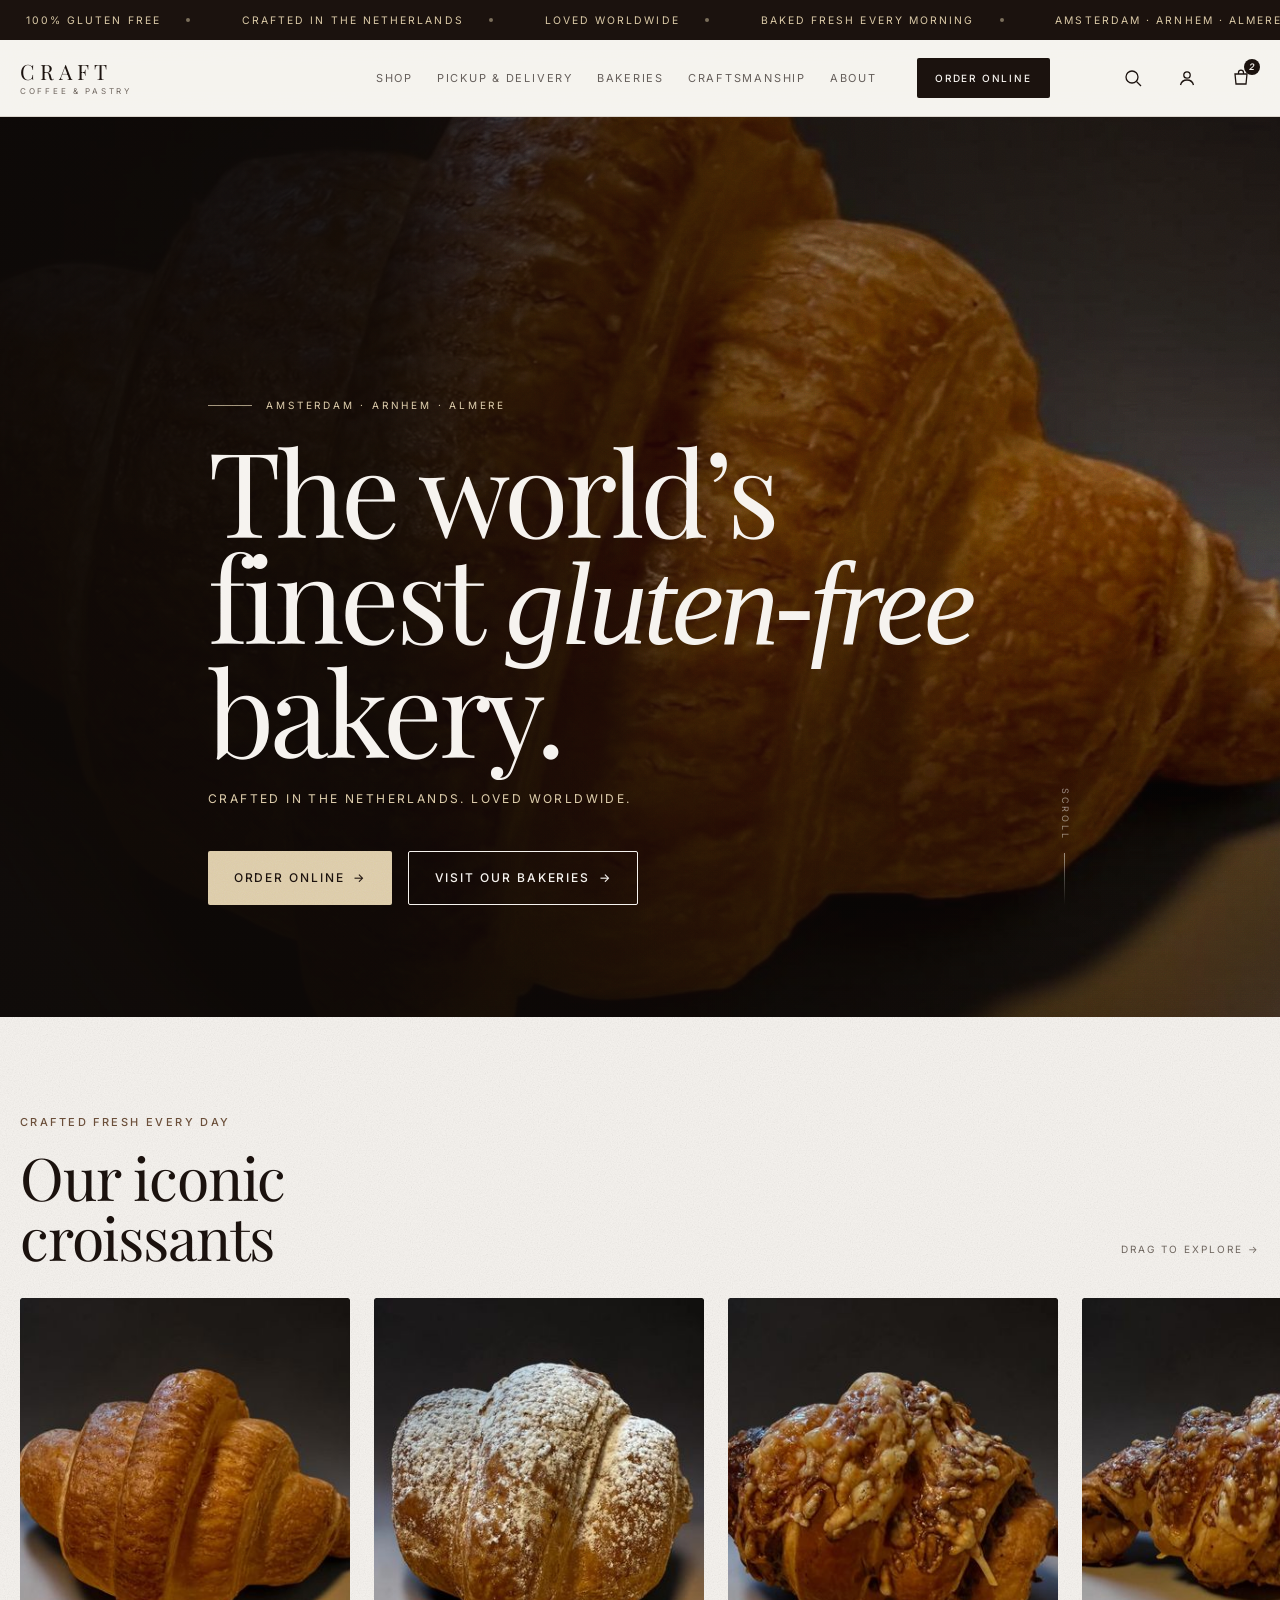
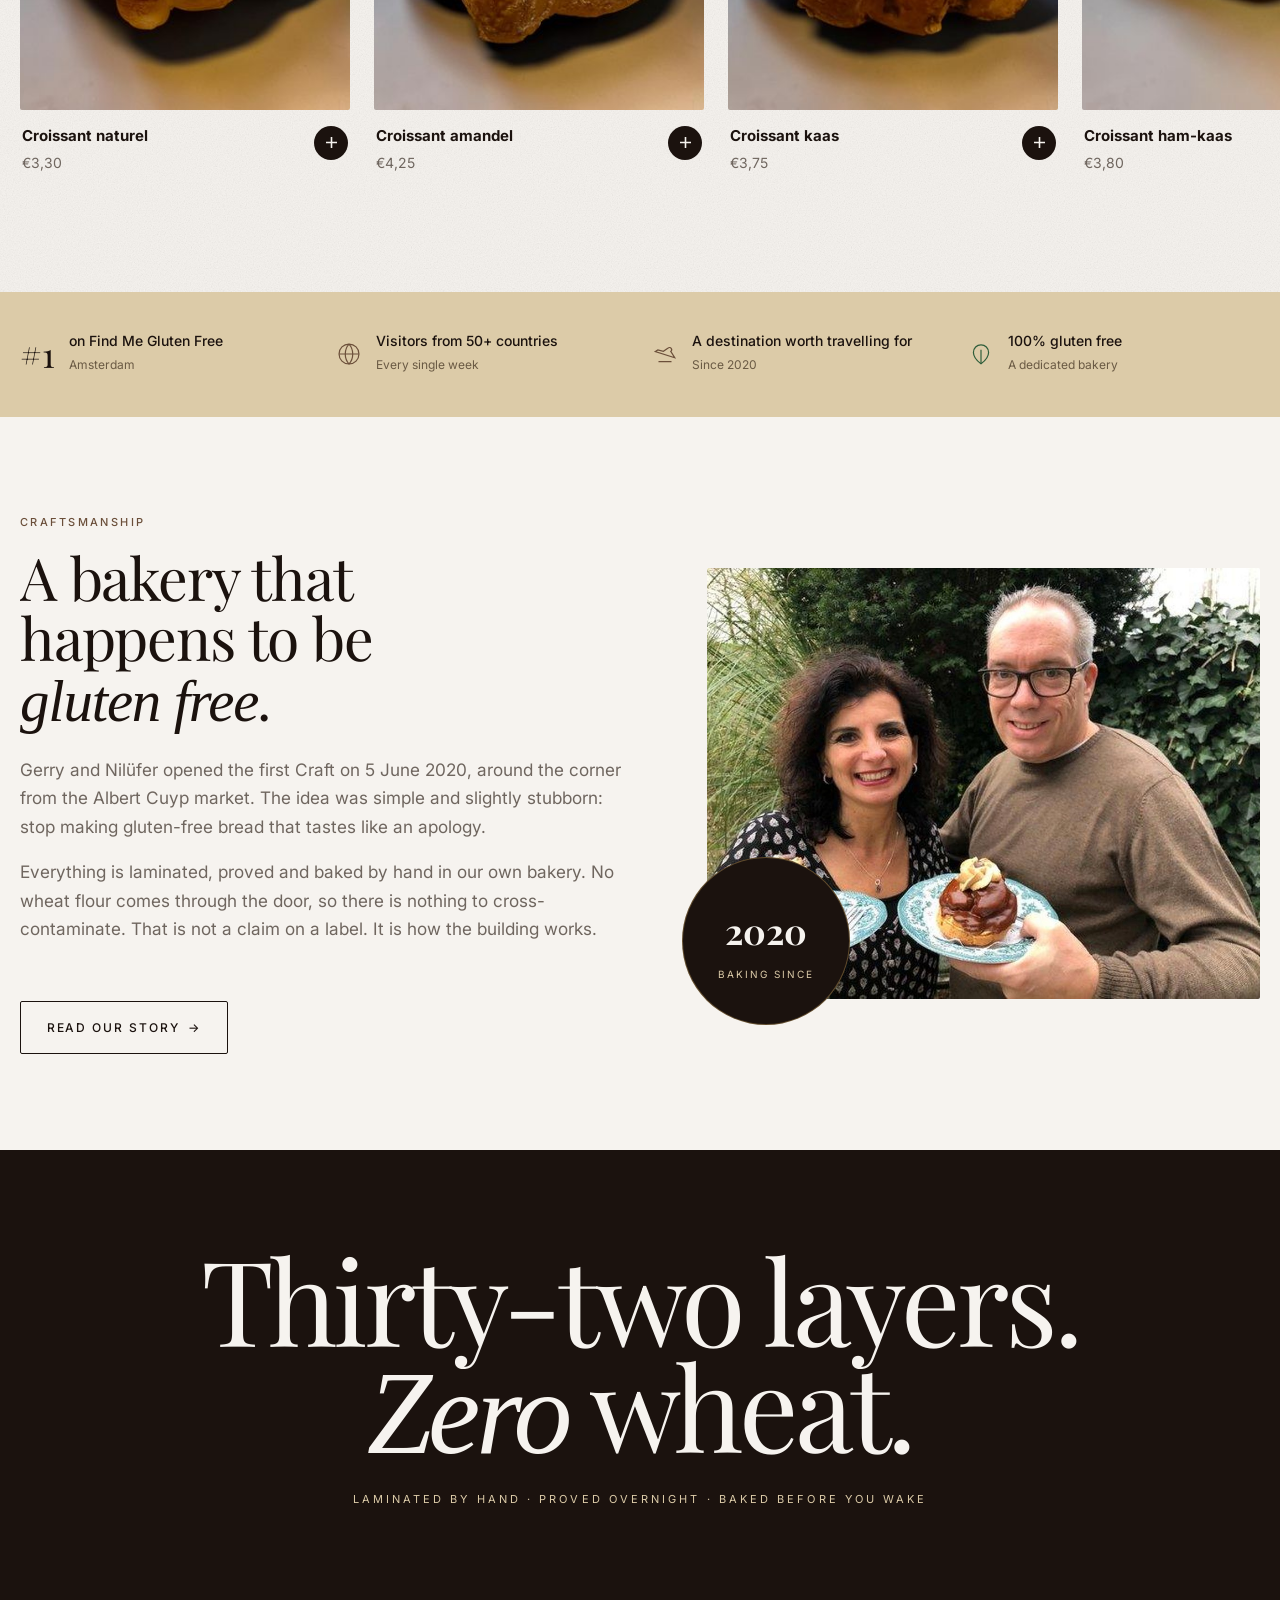
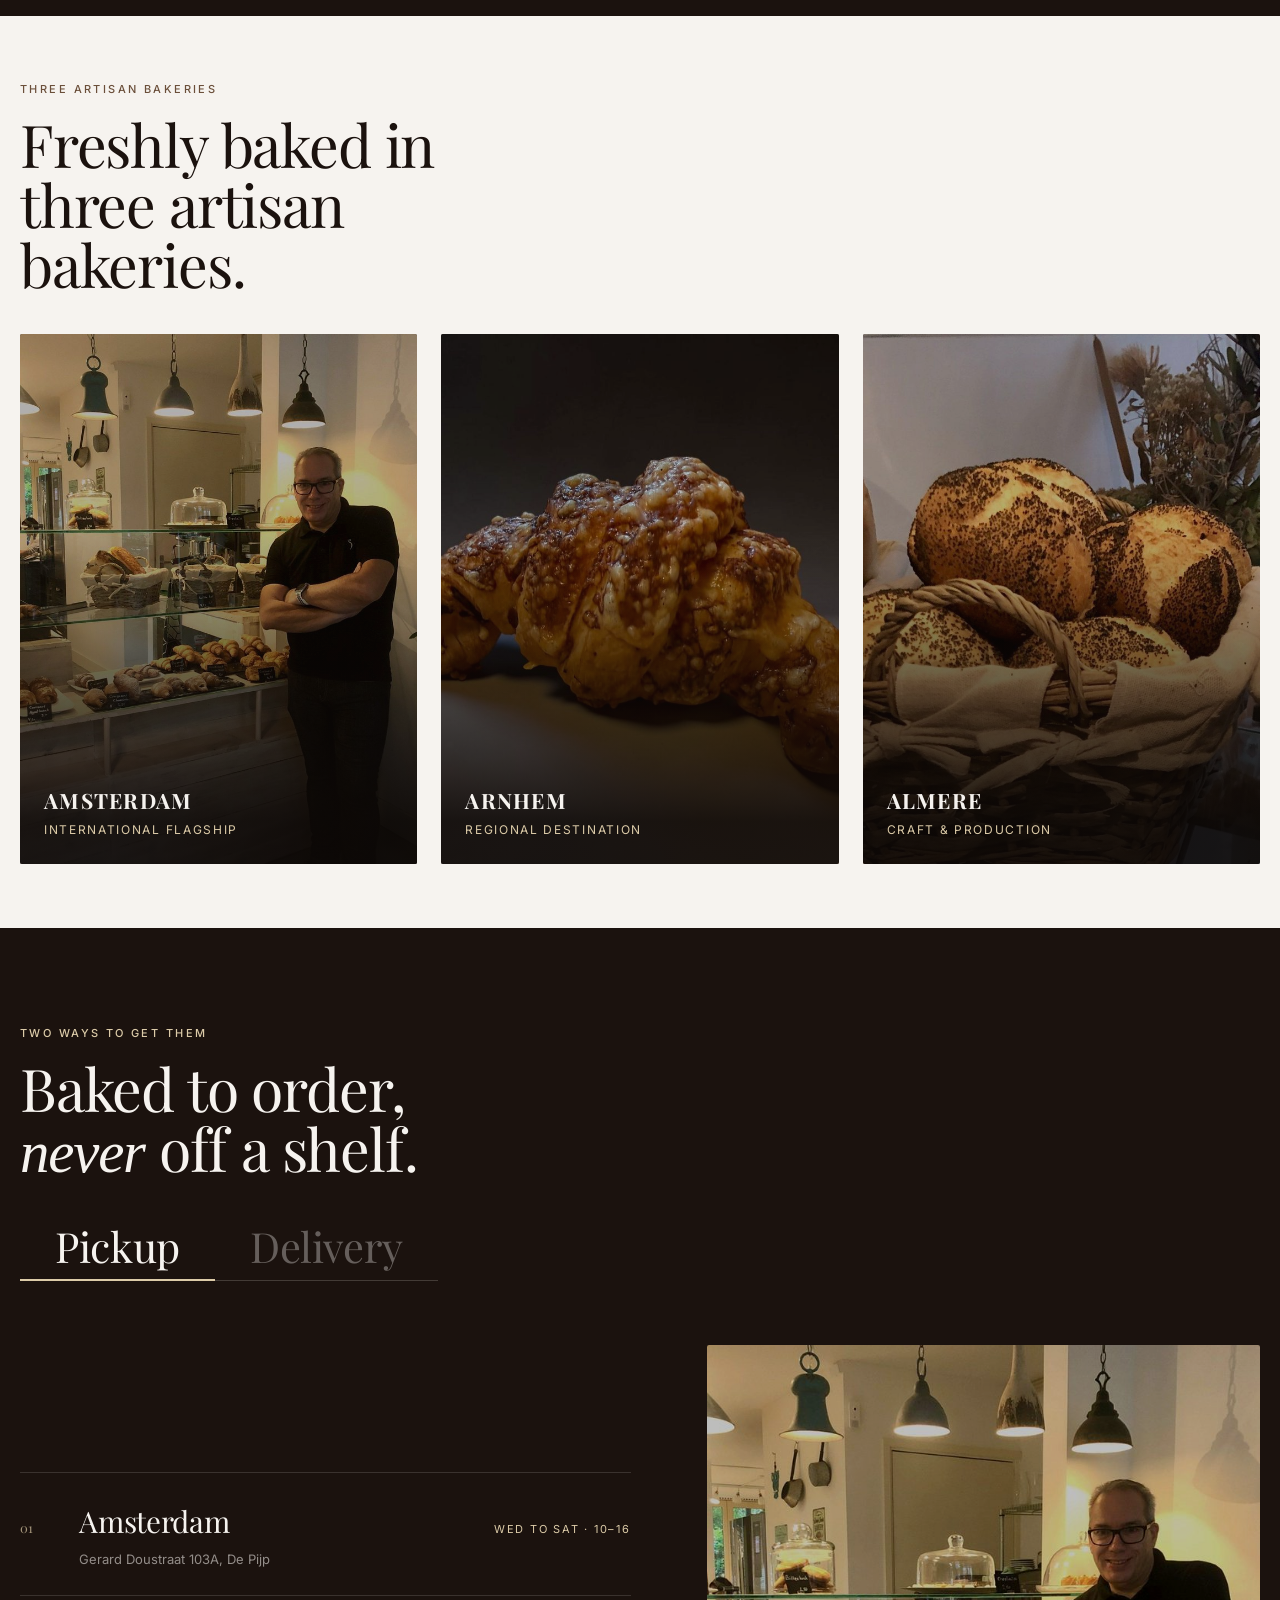
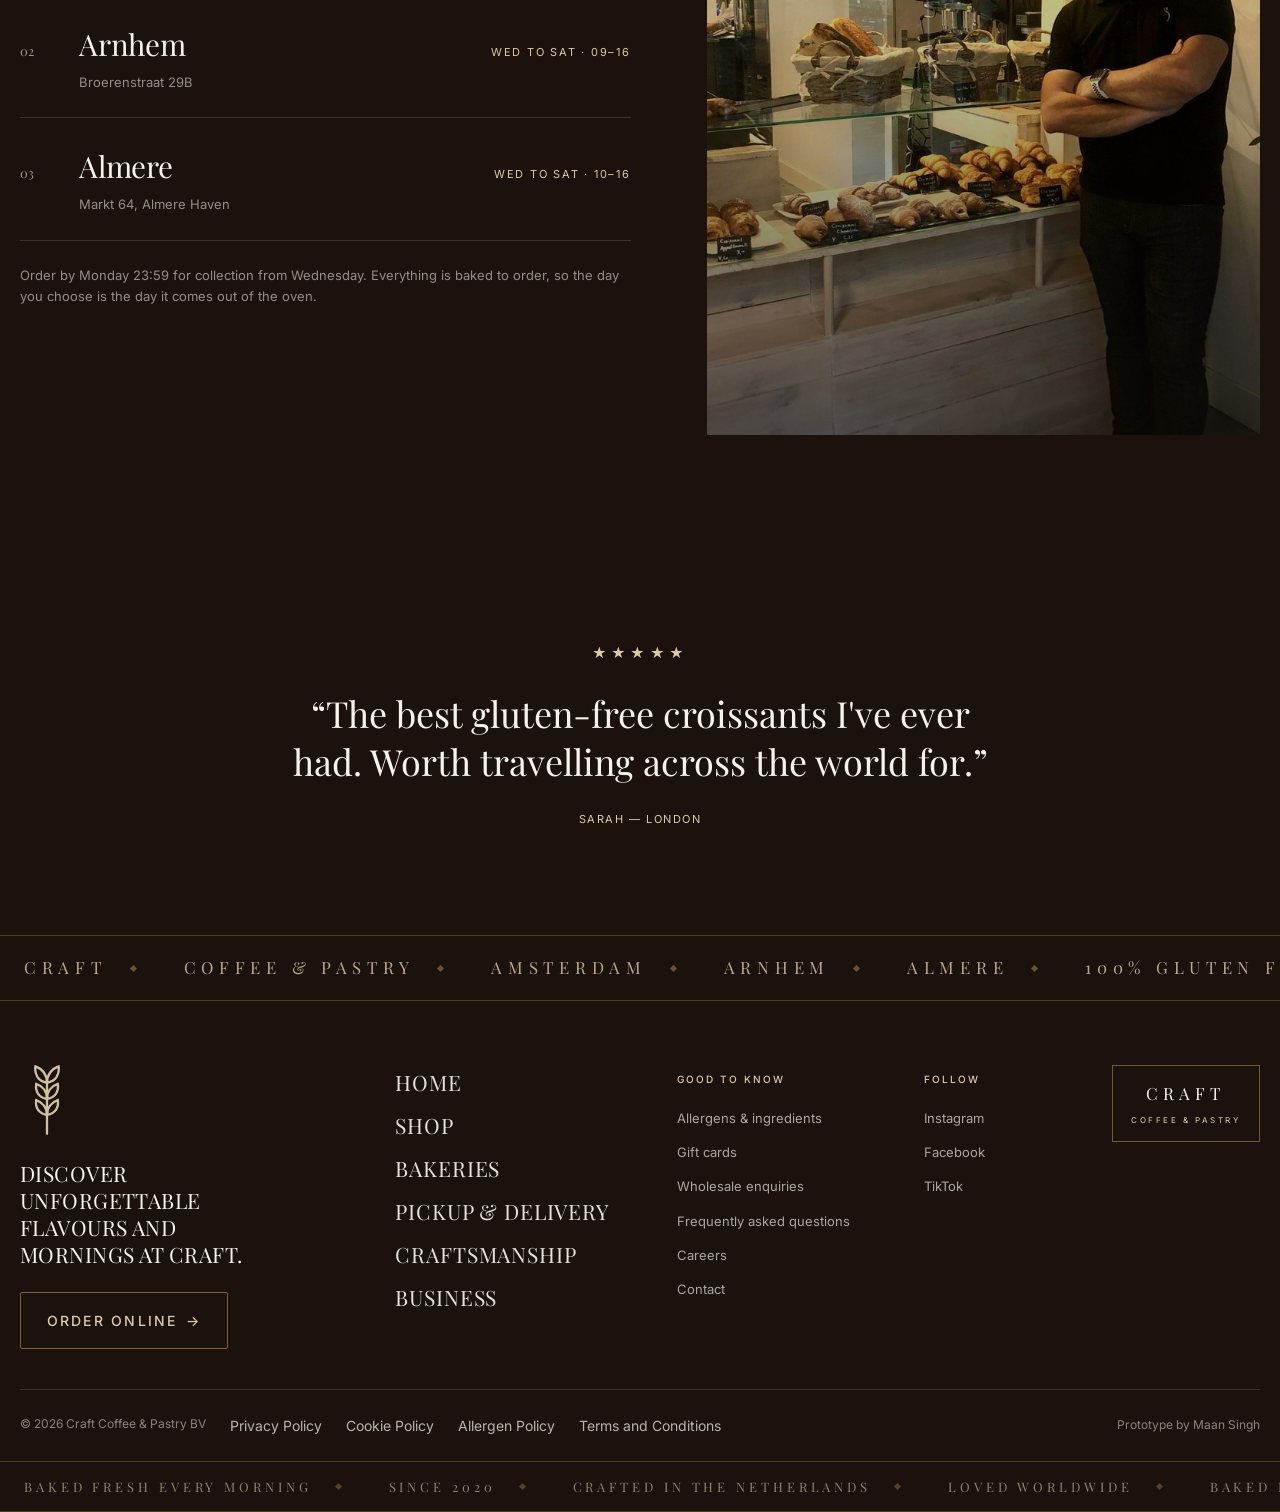
==== commit aa1d6603: "Typographic bands, and pickup and delivery rebuilt as a feature Two fixes.  The ornamental band was " ====
--- a/home.html
+++ b/home.html
@@ -196,37 +196,47 @@
 </section>
 
 <!-- ===================== PICKUP & DELIVERY ===================== -->
-<section class="section shell" id="delivery">
-  <div class="center rv" style="margin-bottom:var(--s4)">
+<section class="ways section" id="delivery">
+  <div class="grain-local" aria-hidden="true" style="opacity:.32"></div>
+  <div class="shell rv">
     <p class="eyebrow">Two ways to get them</p>
-    <h2 class="display d2">Baked to order, never off a shelf.</h2>
-  </div>
-
-  <div class="fulfilment rv">
-    <div class="fcol">
-      <span class="medal"><svg width="21" height="21" viewBox="0 0 20 20" fill="none" stroke="currentColor" stroke-width="1.2"><path d="M10 18.5c-3.9-3-6.5-6.1-6.5-9.7a6.5 6.5 0 0 1 13 0c0 3.6-2.6 6.7-6.5 9.7Z"/><circle cx="10" cy="8.6" r="2.2"/></svg></span>
-      <p class="eyebrow" style="margin-bottom:.35rem">Pickup</p>
-      <h3 class="display d3">Collect from any of our three bakeries.</h3>
-      <p>Choose your bakery and your day before you pay. Collection orders are placed at least two days ahead, because everything is baked to order.</p>
-      <ul class="flist">
-        <li><div><b>Amsterdam</b><small>Gerard Doustraat 103A, De Pijp</small></div><em>Wed to Sat, 10&ndash;16</em></li>
-        <li><div><b>Arnhem</b><small>Broerenstraat 29B</small></div><em>Wed to Sat, 09&ndash;16</em></li>
-        <li><div><b>Almere</b><small>Markt 64, Almere Haven</small></div><em>Wed to Sat, 10&ndash;16</em></li>
-      </ul>
-      <p class="fnote">Order by Monday 23:59 for collection from Wednesday.</p>
-    </div>
-
-    <div class="fcol">
-      <span class="medal"><svg width="22" height="22" viewBox="0 0 22 20" fill="none" stroke="currentColor" stroke-width="1.2"><path d="M1.5 4.5h11v9h-11zM12.5 7.5h3.6l3.4 3.4v2.6h-7z"/><circle cx="5.2" cy="15.6" r="1.9"/><circle cx="16.2" cy="15.6" r="1.9"/></svg></span>
-      <p class="eyebrow" style="margin-bottom:.35rem">Delivery</p>
-      <h3 class="display d3">Netherlands, Belgium and Germany.</h3>
-      <p>Dispatched twice a week by PostNL so your croissants arrive within a day of leaving the oven. The delivery day is shown before you pay, not after.</p>
-      <ul class="flist">
-        <li><div><b>Netherlands</b><small>Arrives Wednesday or Friday</small></div><em>&euro;6,95</em></li>
-        <li><div><b>Belgium</b><small>Arrives Friday</small></div><em>&euro;12,50</em></li>
-        <li><div><b>Germany</b><small>Arrives Friday</small></div><em>&euro;12,50</em></li>
-      </ul>
-      <p class="fnote">Packed cold and sealed the morning they are baked.</p>
+    <h2 class="display d2">
+      <span class="ln"><span>Baked to order,</span></span>
+      <span class="ln"><span><em class="ital">never</em> off a shelf.</span></span>
+    </h2>
+
+    <div class="switch" role="tablist" aria-label="Pickup or delivery">
+      <button id="w-pickup" role="tab" aria-selected="true" aria-controls="way-pickup">Pickup</button>
+      <button id="w-delivery" role="tab" aria-selected="false" aria-controls="way-delivery">Delivery</button>
+      <span class="switch__ink" aria-hidden="true"></span>
+    </div>
+
+    <div class="way is-on" id="way-pickup" role="tabpanel" aria-labelledby="w-pickup">
+      <div>
+        <ul class="wayline">
+          <li><div><b>Amsterdam</b><small>Gerard Doustraat 103A, De Pijp</small></div><em>Wed to Sat &middot; 10&ndash;16</em></li>
+          <li><div><b>Arnhem</b><small>Broerenstraat 29B</small></div><em>Wed to Sat &middot; 09&ndash;16</em></li>
+          <li><div><b>Almere</b><small>Markt 64, Almere Haven</small></div><em>Wed to Sat &middot; 10&ndash;16</em></li>
+        </ul>
+        <p class="waynote">Order by Monday 23:59 for collection from Wednesday. Everything is baked to order, so the day you choose is the day it comes out of the oven.</p>
+      </div>
+      <div class="waymedia">
+        <img src="img/bakery-amsterdam.jpg" alt="Inside the Craft bakery in Amsterdam" width="720" height="960" loading="lazy" decoding="async">
+      </div>
+    </div>
+
+    <div class="way" id="way-delivery" role="tabpanel" aria-labelledby="w-delivery" hidden>
+      <div>
+        <ul class="wayline">
+          <li><div><b>Netherlands</b><small>Arrives Wednesday or Friday</small></div><em>&euro;6,95</em></li>
+          <li><div><b>Belgium</b><small>Arrives Friday</small></div><em>&euro;12,50</em></li>
+          <li><div><b>Germany</b><small>Arrives Friday</small></div><em>&euro;12,50</em></li>
+        </ul>
+        <p class="waynote">Dispatched twice a week by PostNL, packed cold and sealed the morning they are baked, so they reach you within a day of leaving the oven. The delivery day is shown before you pay, not after.</p>
+      </div>
+      <div class="waymedia">
+        <img src="img/bakery-almere.jpg" alt="Craft bread ready to be packed" width="720" height="960" loading="lazy" decoding="async">
+      </div>
     </div>
   </div>
 </section>
@@ -240,7 +250,12 @@
   </div>
 </section>
 
-<div class="band" role="presentation"></div>
+<div class="band" aria-hidden="true">
+  <div class="band__marq">
+    <div><i>Craft</i><i>Coffee &amp; Pastry</i><i>Amsterdam</i><i>Arnhem</i><i>Almere</i><i>100% Gluten Free</i></div>
+    <div><i>Craft</i><i>Coffee &amp; Pastry</i><i>Amsterdam</i><i>Arnhem</i><i>Almere</i><i>100% Gluten Free</i></div>
+  </div>
+</div>
 
 <footer class="footer">
   <div class="shell">
@@ -309,7 +324,12 @@
   </div>
 </footer>
 
-<div class="band band--slim" role="presentation"></div>
+<div class="band band--slim" aria-hidden="true">
+  <div class="band__marq">
+    <div><i>Baked fresh every morning</i><i>Since 2020</i><i>Crafted in the Netherlands</i><i>Loved worldwide</i></div>
+    <div><i>Baked fresh every morning</i><i>Since 2020</i><i>Crafted in the Netherlands</i><i>Loved worldwide</i></div>
+  </div>
+</div>
 
 <script>
 /* Reveal on scroll. One observer, no library. */
@@ -349,5 +369,33 @@
   r.style.cursor='grab';
 })();
 </script>
+<script>
+/* pickup / delivery switch with a sliding gold underline */
+(function(){
+  var tabs=[document.getElementById('w-pickup'),document.getElementById('w-delivery')];
+  var panes={ 'w-pickup':document.getElementById('way-pickup'), 'w-delivery':document.getElementById('way-delivery') };
+  var ink=document.querySelector('.switch__ink');
+  if(!tabs[0]||!ink) return;
+  function move(btn){
+    ink.style.width=btn.offsetWidth+'px';
+    ink.style.transform='translateX('+btn.offsetLeft+'px)';
+  }
+  function set(btn){
+    tabs.forEach(function(t){
+      var on=(t===btn);
+      t.setAttribute('aria-selected',String(on));
+      panes[t.id].classList.toggle('is-on',on);
+      panes[t.id].hidden=!on;
+    });
+    move(btn);
+  }
+  tabs.forEach(function(t){ t.addEventListener('click',function(){set(t);}); });
+  move(tabs[0]);
+  addEventListener('resize',function(){
+    var cur=tabs.find(function(t){return t.getAttribute('aria-selected')==='true';});
+    if(cur) move(cur);
+  });
+})();
+</script>
 </body>
 </html>
--- a/craft.css
+++ b/craft.css
@@ -345,13 +345,35 @@
    ORNAMENT, HEADER AND FOOTER
    ========================================================================== */
 
-/* decorative band, the Craft answer to a patterned frieze */
+/* decorative band: typographic, not a pattern. Reads as designed, not decorated. */
 .band{
-  height:66px;
-  background:var(--espresso) url("img/band.jpg") repeat-x center/auto 100%;
-  border-block:1px solid rgba(201,161,90,.22);
-}
-.band--slim{height:52px;}
+  background:var(--espresso);
+  border-block:1px solid rgba(201,161,90,.28);
+  overflow:hidden;
+  padding-block:1.15rem;
+}
+.band__marq{display:flex;width:max-content;animation:bandmarq 44s linear infinite;}
+.band__marq>div{display:flex;flex:none;}
+.band__marq i{
+  font-style:normal;font-family:var(--display);
+  font-size:1.05rem;letter-spacing:.34em;text-transform:uppercase;
+  color:var(--sand);opacity:.82;
+  padding-inline:1.5rem;white-space:nowrap;
+  display:inline-flex;align-items:center;gap:1.5rem;
+}
+.band__marq i::after{
+  content:"";width:5px;height:5px;transform:rotate(45deg);
+  background:rgba(201,161,90,.55);flex:none;
+}
+@keyframes bandmarq{from{transform:translateX(0)}to{transform:translateX(-50%)}}
+.band--slim{padding-block:.85rem;}
+.band--slim i{font-size:.813rem;letter-spacing:.3em;opacity:.6;}
+@media (prefers-reduced-motion:reduce){ .band__marq{animation:none;} }
+@media (max-width:760px){
+  .band{padding-block:.9rem;}
+  .band i{font-size:.813rem;letter-spacing:.26em;padding-inline:1rem;gap:1rem;}
+  .band--slim i{font-size:.688rem;}
+}
 
 /* small gold rule used under eyebrows and in the footer */
 .rule-gold{height:1px;background:linear-gradient(90deg,rgba(201,161,90,.55),rgba(201,161,90,.06));border:0;margin:0;}
@@ -410,7 +432,6 @@
   .footer__lockup{grid-column:3;justify-self:start;}
 }
 @media (max-width:760px){
-  .band{height:52px;} .band--slim{height:38px;}
   .logo{font-size:1rem;letter-spacing:.2em;}
   .logo small{font-size:.438rem;letter-spacing:.24em;white-space:nowrap;}
   .footer__legal{gap:.4rem var(--s2);font-size:.688rem;}
@@ -423,38 +444,56 @@
   .footer__base{flex-direction:column;align-items:flex-start;}
 }
 
-/* ---------- pickup & delivery, given some substance ---------- */
-.fulfilment{
-  position:relative;background:var(--white);border:1px solid var(--hair);border-radius:var(--radius);
-  display:grid;grid-template-columns:1fr 1fr;overflow:hidden;
-}
-.fulfilment::before{
-  content:"";position:absolute;inset:0 0 auto;height:3px;
-  background:linear-gradient(90deg,var(--crust),var(--sand) 45%,var(--crust));
-}
-.fcol{padding:clamp(1.9rem,4vw,3.1rem);}
-.fcol+.fcol{border-left:1px solid var(--hair);}
-.medal{
-  width:52px;height:52px;border-radius:50%;display:grid;place-items:center;
-  border:1px solid rgba(107,79,58,.35);color:var(--crust);
-  background:radial-gradient(circle at 30% 25%,#FFFDF8,#F2EADC);
-  margin-bottom:var(--s3);
-}
-.fcol h3{margin:.15rem 0 .55rem;}
-.fcol>p{font-size:.875rem;color:var(--muted);margin:0 0 var(--s3);max-width:26rem;}
-.flist{list-style:none;margin:0;padding:0;border-top:1px solid var(--hair);}
-.flist li{
-  display:grid;grid-template-columns:1fr auto;gap:.4rem 1rem;align-items:baseline;
-  padding:.72rem 0;border-bottom:1px solid var(--hair);
-}
-.flist b{font-weight:500;font-size:.875rem;}
-.flist small{display:block;color:var(--muted);font-size:.75rem;margin-top:.1rem;}
-.flist em{font-style:normal;font-size:.75rem;letter-spacing:.1em;text-transform:uppercase;color:var(--crust);white-space:nowrap;}
-.fnote{margin:var(--s3) 0 0;font-size:.75rem;color:var(--muted);}
-
-@media (max-width:860px){
-  .fulfilment{grid-template-columns:1fr;}
-  .fcol+.fcol{border-left:0;border-top:1px solid var(--hair);}
+/* ---------- pickup & delivery: dark, full bleed, switchable ---------- */
+.ways{position:relative;background:var(--espresso);color:var(--paper);overflow:hidden;}
+.ways .eyebrow{color:var(--sand);}
+.ways .d2{color:var(--paper);}
+
+.switch{
+  display:inline-flex;position:relative;margin:var(--s4) 0 var(--s5);
+  border-bottom:1px solid rgba(246,243,239,.18);
+}
+.switch button{
+  font-family:var(--display);font-size:clamp(1.5rem,3.4vw,2.6rem);letter-spacing:-.01em;
+  color:rgba(246,243,239,.34);padding:0 clamp(1rem,3vw,2.2rem) .7rem;
+  transition:color .4s var(--ease);line-height:1.1;
+}
+.switch button[aria-selected="true"]{color:var(--paper);}
+.switch__ink{
+  position:absolute;bottom:-1px;height:2px;background:var(--sand);
+  transition:transform .55s var(--ease),width .55s var(--ease);
+}
+
+.way{display:none;grid-template-columns:1.05fr .95fr;gap:clamp(2rem,6vw,5rem);align-items:center;}
+.way.is-on{display:grid;animation:wayin .65s var(--ease) both;}
+@keyframes wayin{from{opacity:0;transform:translateY(16px)}to{opacity:1;transform:none}}
+
+.wayline{list-style:none;margin:0;padding:0;counter-reset:w;}
+.wayline li{
+  counter-increment:w;display:grid;grid-template-columns:2.2rem 1fr auto;
+  gap:.4rem clamp(.75rem,2vw,1.5rem);align-items:baseline;
+  padding:clamp(1rem,2.4vw,1.5rem) 0;border-bottom:1px solid rgba(246,243,239,.14);
+}
+.wayline li:first-child{border-top:1px solid rgba(246,243,239,.14);}
+.wayline li::before{
+  content:"0" counter(w);font-family:var(--display);font-size:.813rem;
+  color:var(--sand);opacity:.7;
+}
+.wayline b{font-family:var(--display);font-weight:400;font-size:clamp(1.25rem,2.4vw,1.85rem);letter-spacing:-.01em;}
+.wayline small{display:block;font-size:.813rem;color:rgba(246,243,239,.55);margin-top:.2rem;}
+.wayline em{
+  font-style:normal;font-size:.688rem;letter-spacing:.16em;text-transform:uppercase;
+  color:var(--sand);white-space:nowrap;
+}
+.waynote{margin:var(--s3) 0 0;font-size:.813rem;color:rgba(246,243,239,.55);}
+.waymedia{position:relative;aspect-ratio:4/5;border-radius:var(--radius);overflow:hidden;background:#0E0906;}
+.waymedia img{width:100%;height:100%;object-fit:cover;opacity:.88;}
+.waymedia::after{content:"";position:absolute;inset:0;background:linear-gradient(to top,rgba(12,8,6,.55),transparent 55%);}
+
+@media (max-width:900px){
+  .way{grid-template-columns:1fr;}
+  .waymedia{aspect-ratio:16/10;order:-1;}
+  .switch{margin-bottom:var(--s4);}
 }
 
 /* ==========================================================================
